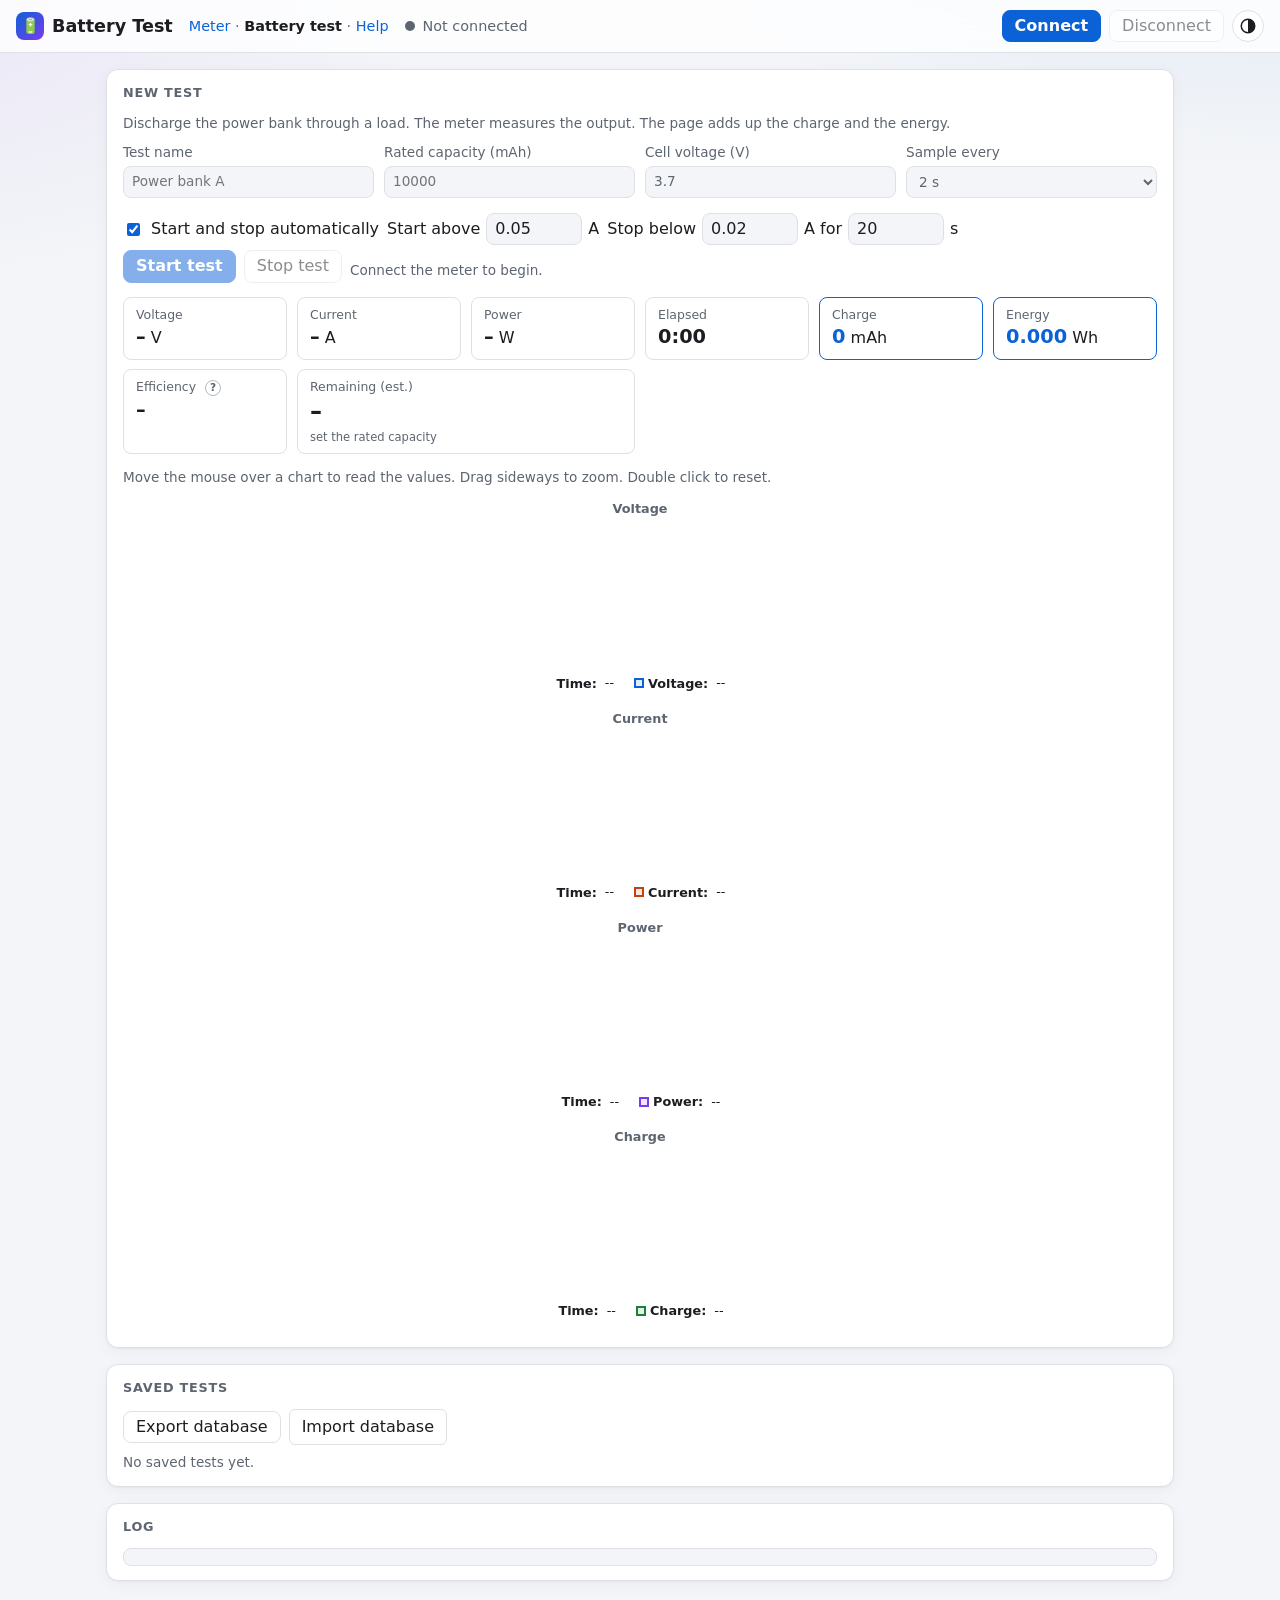
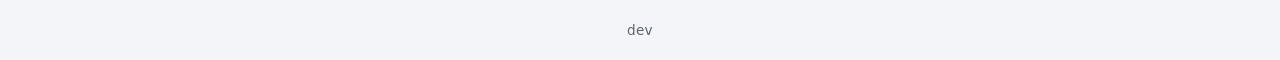
==== battery.html @ 4981af25 "docs(help): explain the battery test efficiency Add a help section with the formula and the usual ra" ====
<!doctype html>
<html lang="en">
<head>
<meta charset="utf-8">
<meta name="viewport" content="width=device-width, initial-scale=1, viewport-fit=cover">
<meta name="color-scheme" content="light dark">
<script>
// Apply the stored color scheme before the first paint. js/battery.js has the toggle logic.
try { var s = localStorage.getItem('color-scheme'); document.querySelector('meta[name="color-scheme"]').content = (s === 'light' || s === 'dark') ? s : 'light dark'; } catch {}
</script>
<meta name="theme-color" content="#ffffff" media="(prefers-color-scheme: light)">
<meta name="theme-color" content="#1c1f23" media="(prefers-color-scheme: dark)">
<title>TC66C Battery Test</title>
<link rel="manifest" href="manifest.webmanifest">
<link rel="icon" href="icon.svg" type="image/svg+xml">
<link rel="stylesheet" href="js/vendor/uplot/uPlot.min.css">
<link rel="stylesheet" href="css/style.css">
</head>
<body>
<header>
  <h1><span class="logo" aria-hidden="true">🔋</span>Battery Test</h1>
  <nav class="page-nav"><a href="index.html">Meter</a> · <span aria-current="page">Battery test</span> · <a href="help.html">Help</a></nav>
  <div class="status" role="status" aria-live="polite">
    <span class="dot" id="status-dot"></span><span id="status-text">Not connected</span>
  </div>
  <div class="row header-actions">
    <button class="primary" id="connect">Connect</button>
    <button id="disconnect" disabled>Disconnect</button>
    <button class="icon-button" id="theme-toggle" data-theme-toggle type="button" aria-label="Theme: auto">
      <svg class="icon-auto" aria-hidden="true" viewBox="0 0 24 24" width="18" height="18"><circle cx="12" cy="12" r="9" fill="none" stroke="currentColor" stroke-width="2" /><path d="M12 3a9 9 0 0 1 0 18Z" fill="currentColor" /></svg>
      <svg class="icon-sun" aria-hidden="true" viewBox="0 0 24 24" width="18" height="18"><g fill="none" stroke="currentColor" stroke-width="2" stroke-linecap="round"><circle cx="12" cy="12" r="4.5" /><path d="M12 2v2M12 20v2M2 12h2M20 12h2M4.9 4.9l1.4 1.4M17.7 17.7l1.4 1.4M4.9 19.1l1.4-1.4M17.7 6.3l1.4-1.4" /></g></svg>
      <svg class="icon-moon" aria-hidden="true" viewBox="0 0 24 24" width="18" height="18"><path fill="currentColor" d="M21 12.8A9 9 0 1 1 11.2 3a7 7 0 0 0 9.8 9.8Z" /></svg>
      <span class="visually-hidden" data-theme-label>Theme: auto</span>
    </button>
  </div>
</header>
<main>
  <section id="unsupported" class="error-message" hidden>
    This browser has no Web Serial API. Use Chrome or Edge (or Firefox 151+), and open the page from a local file or from localhost/https.
  </section>
  <section id="db-error" class="error-message" hidden></section>

  <section aria-labelledby="test-heading">
    <h2 id="test-heading">New test</h2>
    <p class="hint">Discharge the power bank through a load. The meter measures the output. The page adds up the charge and the energy.</p>
    <div class="field-grid">
      <label>Test name <input type="text" id="session-name" placeholder="Power bank A" maxlength="80"></label>
      <label>Rated capacity (mAh) <input type="number" id="rated-mah" min="0" step="100" placeholder="10000"></label>
      <label>Cell voltage (V) <input type="number" id="nominal-v" min="0" step="0.1" value="3.7"></label>
      <label>Sample every
        <select id="sample-interval">
          <option value="1000">1 s</option>
          <option value="2000" selected>2 s</option>
          <option value="5000">5 s</option>
          <option value="10000">10 s</option>
        </select>
      </label>
    </div>
    <div class="row">
      <label class="confirm"><input type="checkbox" id="auto-mode" checked> Start and stop automatically</label>
      <label>Start above <input type="number" id="start-threshold" min="0" step="0.01" value="0.05"> A</label>
      <label>Stop below <input type="number" id="stop-threshold" min="0" step="0.01" value="0.02"> A for <input type="number" id="stop-hold" min="1" step="1" value="20"> s</label>
    </div>
    <div class="row">
      <button class="primary" id="start-test" disabled>Start test</button>
      <button id="stop-test" disabled>Stop test</button>
      <span id="test-status" class="hint" role="status">Connect the meter to begin.</span>
    </div>

    <div class="stat-tiles" id="live-stats">
      <div class="tile"><div class="label">Voltage</div><span class="value" id="stat-v">–</span> V</div>
      <div class="tile"><div class="label">Current</div><span class="value" id="stat-a">–</span> A</div>
      <div class="tile"><div class="label">Power</div><span class="value" id="stat-w">–</span> W</div>
      <div class="tile"><div class="label">Elapsed</div><span class="value" id="stat-time">0:00</span></div>
      <div class="tile strong"><div class="label">Charge</div><span class="value" id="stat-mah">0</span> mAh</div>
      <div class="tile strong"><div class="label">Energy</div><span class="value" id="stat-wh">0.000</span> Wh</div>
      <div class="tile"><div class="label">Efficiency <button type="button" class="help-btn" popovertarget="help-efficiency" aria-label="What is efficiency?">?</button></div><span class="value" id="stat-eff">–</span></div>
      <div class="tile wide" title="Estimate: rated energy (mAh × cell voltage) minus delivered energy, at the average power of the last 5 minutes. Conversion losses make the real time shorter."><div class="label">Remaining (est.)</div><span class="value" id="stat-eta">–</span><div class="note" id="stat-eta-note"></div></div>
    </div>

    <!-- Help text for the efficiency tile. It opens from the "?" button. -->
    <div popover id="help-efficiency" class="help-pop">
      Delivered energy divided by the rated energy (rated mAh × cell voltage).
      80–90 % is good for a power bank. Below 70 % is poor.
      <a href="help.html#efficiency">More in Help</a>
    </div>

    <p class="hint">Move the mouse over a chart to read the values. Drag sideways to zoom. Double click to reset.</p>
    <div class="charts" aria-label="Live charts of voltage, current, power and cumulative charge.">
      <div class="uchart" id="chart-voltage"></div>
      <div class="uchart" id="chart-current"></div>
      <div class="uchart" id="chart-power"></div>
      <div class="uchart" id="chart-mah"></div>
    </div>
  </section>

  <section aria-labelledby="history-heading">
    <h2 id="history-heading">Saved tests</h2>
    <div class="row">
      <button id="export-db">Export database</button>
      <label class="file-button">Import database<input type="file" id="import-db" accept=".json,application/json" hidden></label>
      <span id="history-status" class="hint"></span>
    </div>
    <div id="history-empty" class="hint">No saved tests yet.</div>
    <table id="history-table" class="session-list" hidden>
      <thead><tr><th>Name</th><th>Date</th><th>Duration</th><th>mAh</th><th>Wh</th><th>Efficiency</th><th></th></tr></thead>
      <tbody id="history-body"></tbody>
    </table>

    <div id="view-session" hidden>
      <h3 id="view-title">Test</h3>
      <dl class="info" id="view-stats"></dl>
      <div class="row">
        <button id="rename-session">Rename</button>
        <button id="download-session-csv">Download CSV</button>
        <button id="delete-session" class="danger-button">Delete</button>
      </div>
      <div class="charts" aria-label="Charts of the selected saved test.">
        <div class="uchart" id="view-chart-voltage"></div>
        <div class="uchart" id="view-chart-current"></div>
        <div class="uchart" id="view-chart-power"></div>
        <div class="uchart" id="view-chart-mah"></div>
      </div>
    </div>
  </section>

  <section aria-labelledby="log-heading">
    <h2 id="log-heading">Log</h2>
    <pre id="log" aria-live="polite"></pre>
  </section>
</main>
<footer class="app-foot">
  <span class="app-version" data-app-version>dev</span>
  <button class="link-button" id="app-update" data-app-update type="button" hidden>Update available — reload</button>
</footer>
<script src="js/version.js"></script>
<script src="js/tc66.js"></script>
<script src="js/vendor/uplot/uPlot.iife.min.js"></script>
<script src="js/uchart.js"></script>
<script src="js/theme.js"></script>
<script src="js/db.js"></script>
<script src="js/battery.js"></script>
<script src="js/pwa.js"></script>
<script src="js/update.js"></script>
</body>
</html>
---- js/vendor/uplot/uPlot.min.css ----
.uplot, .uplot *, .uplot *::before, .uplot *::after {box-sizing: border-box;}.uplot {font-family: system-ui, -apple-system, "Segoe UI", Roboto, "Helvetica Neue", Arial, "Noto Sans", sans-serif, "Apple Color Emoji", "Segoe UI Emoji", "Segoe UI Symbol", "Noto Color Emoji";line-height: 1.5;width: min-content;}.u-title {text-align: center;font-size: 18px;font-weight: bold;}.u-wrap {position: relative;user-select: none;}.u-over, .u-under {position: absolute;}.u-under {overflow: hidden;}.uplot canvas {display: block;position: relative;width: 100%;height: 100%;}.u-axis {position: absolute;}.u-legend {font-size: 14px;margin: auto;text-align: center;}.u-inline {display: block;}.u-inline * {display: inline-block;}.u-inline tr {margin-right: 16px;}.u-legend th {font-weight: 600;}.u-legend th > * {vertical-align: middle;display: inline-block;}.u-legend .u-marker {width: 1em;height: 1em;margin-right: 4px;background-clip: padding-box !important;}.u-inline.u-live th::after {content: ":";vertical-align: middle;}.u-inline:not(.u-live) .u-value {display: none;}.u-series > * {padding: 4px;}.u-series th {cursor: pointer;}.u-legend .u-off > * {opacity: 0.3;}.u-select {background: rgba(0,0,0,0.07);position: absolute;pointer-events: none;}.u-cursor-x, .u-cursor-y {position: absolute;left: 0;top: 0;pointer-events: none;will-change: transform;}.u-hz .u-cursor-x, .u-vt .u-cursor-y {height: 100%;border-right: 1px dashed #607D8B;}.u-hz .u-cursor-y, .u-vt .u-cursor-x {width: 100%;border-bottom: 1px dashed #607D8B;}.u-cursor-pt {position: absolute;top: 0;left: 0;border-radius: 50%;border: 0 solid;pointer-events: none;will-change: transform;/*this has to be !important since we set inline "background" shorthand */background-clip: padding-box !important;}.u-axis.u-off, .u-select.u-off, .u-cursor-x.u-off, .u-cursor-y.u-off, .u-cursor-pt.u-off {display: none;}
---- css/style.css ----
:root {
  color-scheme: light dark;

  /* The theme toggle sets the meta element. These rules map it to the color-scheme property. */
  &:has(> head > meta[name="color-scheme"][content="light"]) { color-scheme: light; }
  &:has(> head > meta[name="color-scheme"][content="dark"]) { color-scheme: dark; }

  --background-light: #f3f5f8;
  --background-dark: #0f1114;
  --panel-light: #ffffff;
  --panel-dark: #1a1d22;
  --text-light: #1b1d21;
  --text-dark: #e6e8eb;
  --muted-light: #5d6570;
  --muted-dark: #9aa3ad;
  --border-light: #dde1e6;
  --border-dark: #2c3138;
  --accent-light: #0b62d6;
  --accent-dark: #5aa2ff;
  --on-accent-light: #ffffff;
  --on-accent-dark: #0b1a2e;
  --danger-light: #b3261e;
  --danger-dark: #ff8a80;
  --success-light: #1a7f37;
  --success-dark: #56d364;
  --voltage-light: #0b62d6;
  --voltage-dark: #5aa2ff;
  --current-light: #c2410c;
  --current-dark: #fb923c;
  --power-light: #7c3aed;
  --power-dark: #c4a1ff;

  /* Fallback for browsers without light-dark(): follow the system preference only. */
  --color-background: var(--background-light);
  --color-panel: var(--panel-light);
  --color-text: var(--text-light);
  --color-muted: var(--muted-light);
  --color-border: var(--border-light);
  --color-accent: var(--accent-light);
  --color-on-accent: var(--on-accent-light);
  --color-danger: var(--danger-light);
  --color-success: var(--success-light);
  --color-voltage: var(--voltage-light);
  --color-current: var(--current-light);
  --color-power: var(--power-light);

  @media (prefers-color-scheme: dark) {
    --color-background: var(--background-dark);
    --color-panel: var(--panel-dark);
    --color-text: var(--text-dark);
    --color-muted: var(--muted-dark);
    --color-border: var(--border-dark);
    --color-accent: var(--accent-dark);
    --color-on-accent: var(--on-accent-dark);
    --color-danger: var(--danger-dark);
    --color-success: var(--success-dark);
    --color-voltage: var(--voltage-dark);
    --color-current: var(--current-dark);
    --color-power: var(--power-dark);
  }

  /* light-dark() follows the color-scheme property, so the theme toggle works. */
  @supports (color: light-dark(white, black)) {
    --color-background: light-dark(var(--background-light), var(--background-dark));
    --color-panel: light-dark(var(--panel-light), var(--panel-dark));
    --color-text: light-dark(var(--text-light), var(--text-dark));
    --color-muted: light-dark(var(--muted-light), var(--muted-dark));
    --color-border: light-dark(var(--border-light), var(--border-dark));
    --color-accent: light-dark(var(--accent-light), var(--accent-dark));
    --color-on-accent: light-dark(var(--on-accent-light), var(--on-accent-dark));
    --color-danger: light-dark(var(--danger-light), var(--danger-dark));
    --color-success: light-dark(var(--success-light), var(--success-dark));
    --color-voltage: light-dark(var(--voltage-light), var(--voltage-dark));
    --color-current: light-dark(var(--current-light), var(--current-dark));
    --color-power: light-dark(var(--power-light), var(--power-dark));
  }

  --chart-grid: color-mix(in srgb, var(--color-muted) 25%, transparent);
  --chart-text: var(--color-muted);
  --shadow: 0 1px 2px rgb(0 0 0 / 0.04), 0 4px 16px rgb(0 0 0 / 0.04);
  --radius: 12px;
  --gutter: 16px;
  --target-size: 32px;
  @media (pointer: coarse) { --target-size: 44px; }
  @media (max-width: 480px) { --gutter: 10px; }

  accent-color: var(--color-accent);
  scrollbar-color: color-mix(in srgb, var(--color-muted) 60%, transparent) transparent;
  font-family: system-ui, -apple-system, "Segoe UI", Roboto, sans-serif;
}

* { box-sizing: border-box; }
[hidden] { display: none !important; }

.visually-hidden {
  position: absolute;
  width: 1px;
  height: 1px;
  overflow: hidden;
  clip-path: inset(50%);
  white-space: nowrap;
}

body {
  margin: 0;
  min-height: 100dvh;
  background:
    radial-gradient(60rem 30rem at 100% -10%, color-mix(in srgb, var(--color-accent) 10%, transparent), transparent 70%),
    radial-gradient(50rem 25rem at -10% 0%, color-mix(in srgb, var(--color-power) 8%, transparent), transparent 70%),
    var(--color-background);
  color: var(--color-text);
  line-height: 1.4;
  overflow-wrap: anywhere;
}

h1, h2, h3 { text-wrap: balance; }
p, li { text-wrap: pretty; }

/* ---------- Header ---------- */

header {
  display: flex;
  flex-wrap: wrap;
  gap: 8px 16px;
  align-items: center;
  padding: 10px max(var(--gutter), env(safe-area-inset-right, 0px)) 10px max(var(--gutter), env(safe-area-inset-left, 0px));
  padding-top: max(10px, env(safe-area-inset-top, 0px));
  border-bottom: 1px solid var(--color-border);
  background: color-mix(in srgb, var(--color-panel) 80%, transparent);
  backdrop-filter: blur(12px) saturate(1.4);
  position: sticky;
  top: 0;
  z-index: 10;
}
header h1 {
  font-size: 1.1rem;
  margin: 0;
  display: flex;
  align-items: center;
  gap: 8px;
  white-space: nowrap;
}
.logo {
  display: inline-grid;
  place-items: center;
  width: 28px;
  height: 28px;
  border-radius: 8px;
  font-size: 0.95rem;
  background: linear-gradient(135deg, var(--color-voltage), var(--color-power));
  color: #fff;
}
header .status { margin-right: auto; }
.header-actions { flex-wrap: nowrap; }

.icon-button {
  display: inline-grid;
  place-items: center;
  padding: 0;
  min-width: var(--target-size);
  border-radius: 50%;
}
.icon-button svg { grid-area: 1 / 1; transition: transform 0.3s ease, opacity 0.3s ease; }

/* The toggle shows the current state: an auto icon, a sun (light) or a moon (dark).
   js/theme.js sets data-state on the button. */
.icon-auto, .icon-sun, .icon-moon { display: none; }
[data-theme-toggle][data-state="auto"] .icon-auto,
[data-theme-toggle][data-state="light"] .icon-sun,
[data-theme-toggle][data-state="dark"] .icon-moon { display: revert; }

/* ---------- Layout ---------- */

main {
  max-width: 1100px;
  margin: 0 auto;
  padding: var(--gutter);
  padding-left: max(var(--gutter), env(safe-area-inset-left, 0px));
  padding-right: max(var(--gutter), env(safe-area-inset-right, 0px));
  padding-bottom: max(var(--gutter), env(safe-area-inset-bottom, 0px));
  display: grid;
  gap: var(--gutter);
}

section {
  background: var(--color-panel);
  border: 1px solid var(--color-border);
  border-radius: var(--radius);
  box-shadow: var(--shadow);
  padding: 14px 16px;
  min-width: 0;
  container-type: inline-size;
}

h2 {
  font-size: 0.8rem;
  margin: 0 0 12px;
  color: var(--color-muted);
  font-weight: 600;
  text-transform: uppercase;
  letter-spacing: 0.06em;
}

/* ---------- Controls ---------- */

button, select, input { font: inherit; color: inherit; }
button, select, input:not([type="checkbox"], [type="radio"], [type="file"]) { min-height: var(--target-size); }
button {
  background: var(--color-panel);
  border: 1px solid var(--color-border);
  border-radius: 8px;
  padding: 4px 12px;
  cursor: pointer;
  transition: border-color 0.15s, background-color 0.15s, transform 0.1s;
}
button:hover:not(:disabled) {
  border-color: var(--color-accent);
  background: color-mix(in srgb, var(--color-accent) 6%, var(--color-panel));
}
button:active:not(:disabled) { transform: scale(0.97); }
button:disabled { opacity: 0.5; cursor: not-allowed; }
button.primary {
  background: var(--color-accent);
  border-color: var(--color-accent);
  color: var(--color-on-accent);
  font-weight: 600;
}
button.primary:hover:not(:disabled) { background: color-mix(in srgb, var(--color-accent) 85%, var(--color-text)); }
:focus-visible { outline: 2px solid var(--color-accent); outline-offset: 2px; }
select, input {
  background: var(--color-background);
  border: 1px solid var(--color-border);
  border-radius: 8px;
  padding: 4px 8px;
}
input[type="number"] { width: 6em; }
label { display: inline-flex; gap: 6px; align-items: center; }

.row { display: flex; flex-wrap: wrap; gap: 8px; align-items: center; }

/* ---------- Status ---------- */

.status { display: flex; align-items: center; gap: 8px; color: var(--color-muted); font-size: 0.9rem; }
.dot { width: 10px; height: 10px; border-radius: 50%; background: var(--color-muted); flex: none; }
.dot.on { background: var(--color-success); animation: pulse 2s ease-out infinite; }
.dot.error { background: var(--color-danger); }
@keyframes pulse {
  from { box-shadow: 0 0 0 0 color-mix(in srgb, var(--color-success) 60%, transparent); }
  to { box-shadow: 0 0 0 8px transparent; }
}

/* ---------- Live readouts ---------- */

.readouts {
  display: grid;
  grid-template-columns: repeat(auto-fit, minmax(150px, 1fr));
  gap: 10px;
  margin-bottom: 14px;
}
.readout {
  --tint: var(--color-accent);
  position: relative;
  overflow: hidden;
  border: 1px solid color-mix(in srgb, var(--tint) 30%, var(--color-border));
  border-radius: 10px;
  padding: 10px 14px;
  background: linear-gradient(160deg, color-mix(in srgb, var(--tint) 12%, var(--color-panel)), var(--color-panel) 70%);
}
.readout::before {
  content: "";
  position: absolute;
  inset: 0 0 auto;
  height: 3px;
  background: var(--tint);
}
.readout.voltage { --tint: var(--color-voltage); }
.readout.current { --tint: var(--color-current); }
.readout.power { --tint: var(--color-power); }
.readout .label { font-size: 0.75rem; color: var(--color-muted); text-transform: uppercase; letter-spacing: 0.05em; }
.readout .value {
  font-size: clamp(1.5rem, 1rem + 2vw, 2.25rem);
  font-variant-numeric: tabular-nums;
  font-weight: 650;
  color: var(--tint);
  letter-spacing: -0.01em;
}
.readout .unit { font-size: 1rem; color: var(--color-muted); margin-left: 4px; }

.secondary-values {
  display: grid;
  grid-template-columns: repeat(auto-fit, minmax(130px, 1fr));
  gap: 6px;
  margin-bottom: 14px;
  font-variant-numeric: tabular-nums;
}
.secondary-values > div {
  padding: 4px 10px;
  border-radius: 8px;
  background: color-mix(in srgb, var(--color-muted) 8%, transparent);
}
.secondary-values span { color: var(--color-muted); }

.charts { display: grid; gap: 4px; margin-top: 12px; }
canvas.strip { display: block; width: 100%; height: 130px; }

/* Narrow sections, for example on a phone. */
@container (max-width: 520px) {
  .readouts { grid-template-columns: repeat(3, minmax(0, 1fr)); gap: 6px; }
  .readout { padding: 8px 8px 6px; }
  .readout .value { display: block; white-space: nowrap; font-size: clamp(0.9rem, 5.5cqi, 1.5rem); }
  .readout .unit { display: none; }
  .readout .label::after { content: " (" attr(data-unit) ")"; }
  .secondary-values { grid-template-columns: repeat(2, minmax(0, 1fr)); }
  canvas.strip { height: 110px; }
  .row > button, .row > label { flex: 1 1 auto; }
  .row > label > select { flex: 1; }
  .row > label > input[type="number"] { flex: 1; }
}

/* ---------- Device and other sections ---------- */

dl.info {
  display: grid;
  grid-template-columns: max-content 1fr;
  gap: 6px 16px;
  margin: 0;
  font-variant-numeric: tabular-nums;
}
dl.info dt { color: var(--color-muted); }
dl.info dd { margin: 0; }

.two-columns {
  display: grid;
  grid-template-columns: repeat(auto-fit, minmax(min(300px, 100%), 1fr));
  gap: var(--gutter);
}

.hint { color: var(--color-muted); font-size: 0.85rem; margin: 8px 0 0; }
.error-message { color: var(--color-danger); }
.summary { margin-top: 10px; }

pre {
  background: var(--color-background);
  border: 1px solid var(--color-border);
  border-radius: 8px;
  padding: 8px;
  overflow: auto;
  max-height: 260px;
  font-size: 0.8rem;
  margin: 8px 0 0;
  overflow-wrap: normal;
}

details summary {
  cursor: pointer;
  color: var(--color-muted);
  font-weight: 600;
  min-height: var(--target-size);
  display: flex;
  align-items: center;
}

/* ---------- Narrow header ---------- */

@media (max-width: 560px) {
  header .status { order: 3; width: 100%; font-size: 0.85rem; }
  header h1 { margin-right: auto; }
  header .status { margin-right: 0; }
}

@media (prefers-reduced-motion: reduce) {
  *, *::before, *::after { animation: none !important; transition: none !important; }
}

/* Firmware update (danger) */
section.danger { border-color: color-mix(in srgb, var(--color-danger) 50%, var(--color-border)); }
section.danger summary { color: var(--color-danger); }
section.danger h3 { font-size: 0.9rem; margin: 16px 0 6px; }
.warn-box {
  margin: 10px 0;
  padding: 10px 14px;
  border: 1px solid var(--color-danger);
  border-radius: 8px;
  background: color-mix(in srgb, var(--color-danger) 10%, transparent);
}
.warn-box ul { margin: 8px 0 0; padding-left: 20px; }
.warn-box li { margin: 2px 0; }
ol.steps { margin: 6px 0; padding-left: 22px; }
ol.steps li { margin: 3px 0; }
label.confirm { display: flex; gap: 8px; align-items: center; margin: 10px 0; }
button.danger-button {
  background: var(--color-danger);
  border-color: var(--color-danger);
  color: var(--color-background);
  font-weight: 600;
}
button.danger-button:disabled { background: var(--color-panel); color: inherit; }
progress { width: 100%; height: 14px; margin-top: 10px; }
#firmware-info.ok { color: var(--color-success); }
#firmware-info.bad { color: var(--color-danger); }

/* Page navigation */
.page-nav { font-size: 0.9rem; color: var(--color-muted); }
.page-nav a { color: var(--color-accent); text-decoration: none; }
.page-nav a:hover { text-decoration: underline; }
.page-nav [aria-current="page"] { font-weight: 600; color: var(--color-text); }

/* Battery test page */
.field-grid { display: grid; grid-template-columns: repeat(auto-fit, minmax(190px, 1fr)); gap: 10px; margin: 10px 0; }
.field-grid label { display: flex; flex-direction: column; gap: 4px; align-items: flex-start; font-size: 0.85rem; color: var(--color-muted); }
.field-grid input, .field-grid select { width: 100%; }
.stat-tiles { display: grid; grid-template-columns: repeat(auto-fit, minmax(140px, 1fr)); gap: 10px; margin: 14px 0; }
.tile { border: 1px solid var(--color-border); border-radius: 8px; padding: 8px 12px; font-variant-numeric: tabular-nums;
  min-width: 0; container-type: inline-size; }
.tile .label { font-size: 0.78rem; color: var(--color-muted); }
.tile .value { font-size: clamp(1.1rem, 14cqi, 1.5rem); font-weight: 600; white-space: nowrap; }
.tile .note { font-size: 0.72rem; color: var(--color-muted); min-height: 1lh; overflow-wrap: anywhere; }
.tile.wide { grid-column: span 2; }
.tile.strong { border-color: var(--color-accent); }
.tile.strong .value { color: var(--color-accent); }
.session-list { width: 100%; border-collapse: collapse; margin-top: 10px; font-variant-numeric: tabular-nums; }
.session-list th, .session-list td { text-align: left; padding: 6px 10px; border-bottom: 1px solid var(--color-border); }
.session-list th { font-size: 0.8rem; color: var(--color-muted); font-weight: 600; }
.session-list tr.selected { background: color-mix(in srgb, var(--color-accent) 12%, transparent); }
.file-button { display: inline-flex; align-items: center; background: var(--color-panel); border: 1px solid var(--color-border);
  border-radius: 6px; padding: 6px 12px; cursor: pointer; }
.file-button:hover { border-color: var(--color-accent); }
#view-session { margin-top: 16px; border-top: 1px solid var(--color-border); padding-top: 12px; }

/* uPlot interactive charts (battery page) */
.uchart { margin-bottom: 8px; width: 100%; }
.u-title { font-size: 0.8rem; color: var(--color-muted); font-weight: 600; }
.u-legend { font-size: 0.8rem; color: var(--color-text); }
.u-legend .u-marker { width: 10px; height: 10px; }
.u-legend .u-value { color: var(--color-text); font-variant-numeric: tabular-nums; }
.u-legend.u-inline .u-series { margin-right: 12px; }
.u-select { background: color-mix(in srgb, var(--color-accent) 18%, transparent); }
.u-cursor-x, .u-cursor-y { border-color: var(--color-muted); }

/* Footer with the build version and the update button. */
.app-foot {
  display: flex;
  align-items: center;
  justify-content: center;
  gap: 12px;
  flex-wrap: wrap;
  margin: 24px 16px 20px;
  color: var(--color-muted);
  font-size: 0.85rem;
}

.app-version {
  font-variant-numeric: tabular-nums;
  letter-spacing: 0.02em;
}

/* A text style button for the update action. */
.link-button {
  border: 1px solid var(--color-accent);
  background: color-mix(in srgb, var(--color-accent) 12%, transparent);
  color: var(--color-accent);
  border-radius: 999px;
  padding: 4px 12px;
  font-size: 0.85rem;
  cursor: pointer;
}

.link-button:hover:not(:disabled) {
  background: color-mix(in srgb, var(--color-accent) 20%, transparent);
}

.link-button:disabled {
  opacity: 0.6;
  cursor: default;
}

/* Help buttons and popovers for the live values. */
.help-btn {
  appearance: none;
  display: inline-flex;
  align-items: center;
  justify-content: center;
  width: 16px;
  height: 16px;
  min-height: 0;
  min-width: 0;
  flex: none;
  margin-left: 5px;
  padding: 0;
  border: 1px solid color-mix(in srgb, var(--color-muted) 45%, transparent);
  border-radius: 50%;
  background: transparent;
  color: var(--color-muted);
  font-size: 0.66rem;
  font-weight: 700;
  line-height: 1;
  cursor: pointer;
  vertical-align: middle;
  transition: color 0.12s ease, border-color 0.12s ease, background 0.12s ease;
}
.readout .label .help-btn { text-transform: none; }
.help-btn:hover {
  color: var(--color-accent);
  border-color: var(--color-accent);
  background: color-mix(in srgb, var(--color-accent) 12%, transparent);
}
.help-btn:focus-visible {
  outline: none;
  color: var(--color-accent);
  border-color: var(--color-accent);
  box-shadow: 0 0 0 3px color-mix(in srgb, var(--color-accent) 30%, transparent);
}

.help-pop {
  max-width: 260px;
  margin: 0;
  border: 1px solid color-mix(in srgb, var(--color-accent) 35%, var(--color-border));
  border-radius: 10px;
  background: var(--color-panel);
  color: var(--color-text);
  padding: 10px 12px;
  font-size: 0.8rem;
  line-height: 1.45;
  box-shadow: 0 10px 30px rgba(0, 0, 0, 0.3);
  /* Fade in on open where the browser supports it. */
  opacity: 0;
  transform: translateY(-4px);
  transition: opacity 0.14s ease, transform 0.14s ease, overlay 0.14s allow-discrete, display 0.14s allow-discrete;
}
.help-pop:popover-open {
  opacity: 1;
  transform: translateY(0);
}
@starting-style {
  .help-pop:popover-open {
    opacity: 0;
    transform: translateY(-4px);
  }
}

/* Place the popover under its button where the browser supports it. */
@supports (position-area: bottom) {
  .help-pop {
    position-area: bottom span-right;
    position-try-fallbacks: flip-block, flip-inline;
    margin-top: 8px;
  }
  /* A small caret that points up at the button. */
  .help-pop::before {
    content: "";
    position: absolute;
    top: -5px;
    left: 14px;
    width: 9px;
    height: 9px;
    background: var(--color-panel);
    border-top: 1px solid color-mix(in srgb, var(--color-accent) 35%, var(--color-border));
    border-left: 1px solid color-mix(in srgb, var(--color-accent) 35%, var(--color-border));
    transform: rotate(45deg);
  }
}

/* Help page. */
.prose { max-width: 760px; }
.prose section { margin-bottom: 26px; }
.prose h2 { margin-bottom: 8px; }
.prose p { line-height: 1.55; margin: 8px 0; }
.prose ul, .prose ol { line-height: 1.55; padding-left: 20px; margin: 8px 0; }
.prose li { margin: 4px 0; }
.prose code {
  font-size: 0.9em;
  padding: 1px 5px;
  border-radius: 5px;
  background: color-mix(in srgb, var(--color-muted) 14%, transparent);
}

.device-media {
  display: grid;
  grid-template-columns: repeat(auto-fit, minmax(240px, 1fr));
  gap: 16px;
  margin-top: 10px;
}
.device-figure,
.photo-slot {
  margin: 0;
  border: 1px solid var(--color-border);
  border-radius: 12px;
  background: var(--color-panel);
  padding: 14px;
  text-align: center;
}
.device-figure svg { width: 100%; height: auto; }
.device-figure figcaption,
.photo-slot figcaption {
  margin-top: 10px;
  font-size: 0.8rem;
  color: var(--color-muted);
}

.photo-slot { display: flex; flex-direction: column; }
.photo-img { width: 100%; height: auto; border-radius: 8px; }
.photo-ph { display: none; }
.photo-slot.is-empty .photo-img { display: none; }
.photo-slot.is-empty .photo-ph {
  display: flex;
  align-items: center;
  justify-content: center;
  flex: 1;
  min-height: 150px;
  border: 2px dashed color-mix(in srgb, var(--color-muted) 40%, transparent);
  border-radius: 8px;
  color: var(--color-muted);
  font-size: 0.9rem;
}

.link-list { list-style: none; padding-left: 0; }
.link-list li { margin: 6px 0; }
.link-list a { color: var(--color-accent); }

/* A small sample of the help button, shown in the text. */
.q-sample {
  display: inline-flex;
  align-items: center;
  justify-content: center;
  width: 16px;
  height: 16px;
  border: 1px solid color-mix(in srgb, var(--color-muted) 45%, transparent);
  border-radius: 50%;
  color: var(--color-muted);
  font-size: 0.66rem;
  font-weight: 700;
  vertical-align: middle;
}

/* Efficiency ranges on the help page. */
.eff-table { border-collapse: collapse; margin: 8px 0; font-size: 0.9rem; }
.eff-table th { font-size: 0.8rem; color: var(--color-muted); }
.eff-table th, .eff-table td { border-bottom: 1px solid var(--color-border); padding: 6px 10px; text-align: left; vertical-align: top; }
.eff-table td:first-child { white-space: nowrap; font-weight: 600; font-variant-numeric: tabular-nums; }

/* A link inside a help popover. */
.help-pop a { display: block; margin-top: 6px; color: var(--color-accent); }
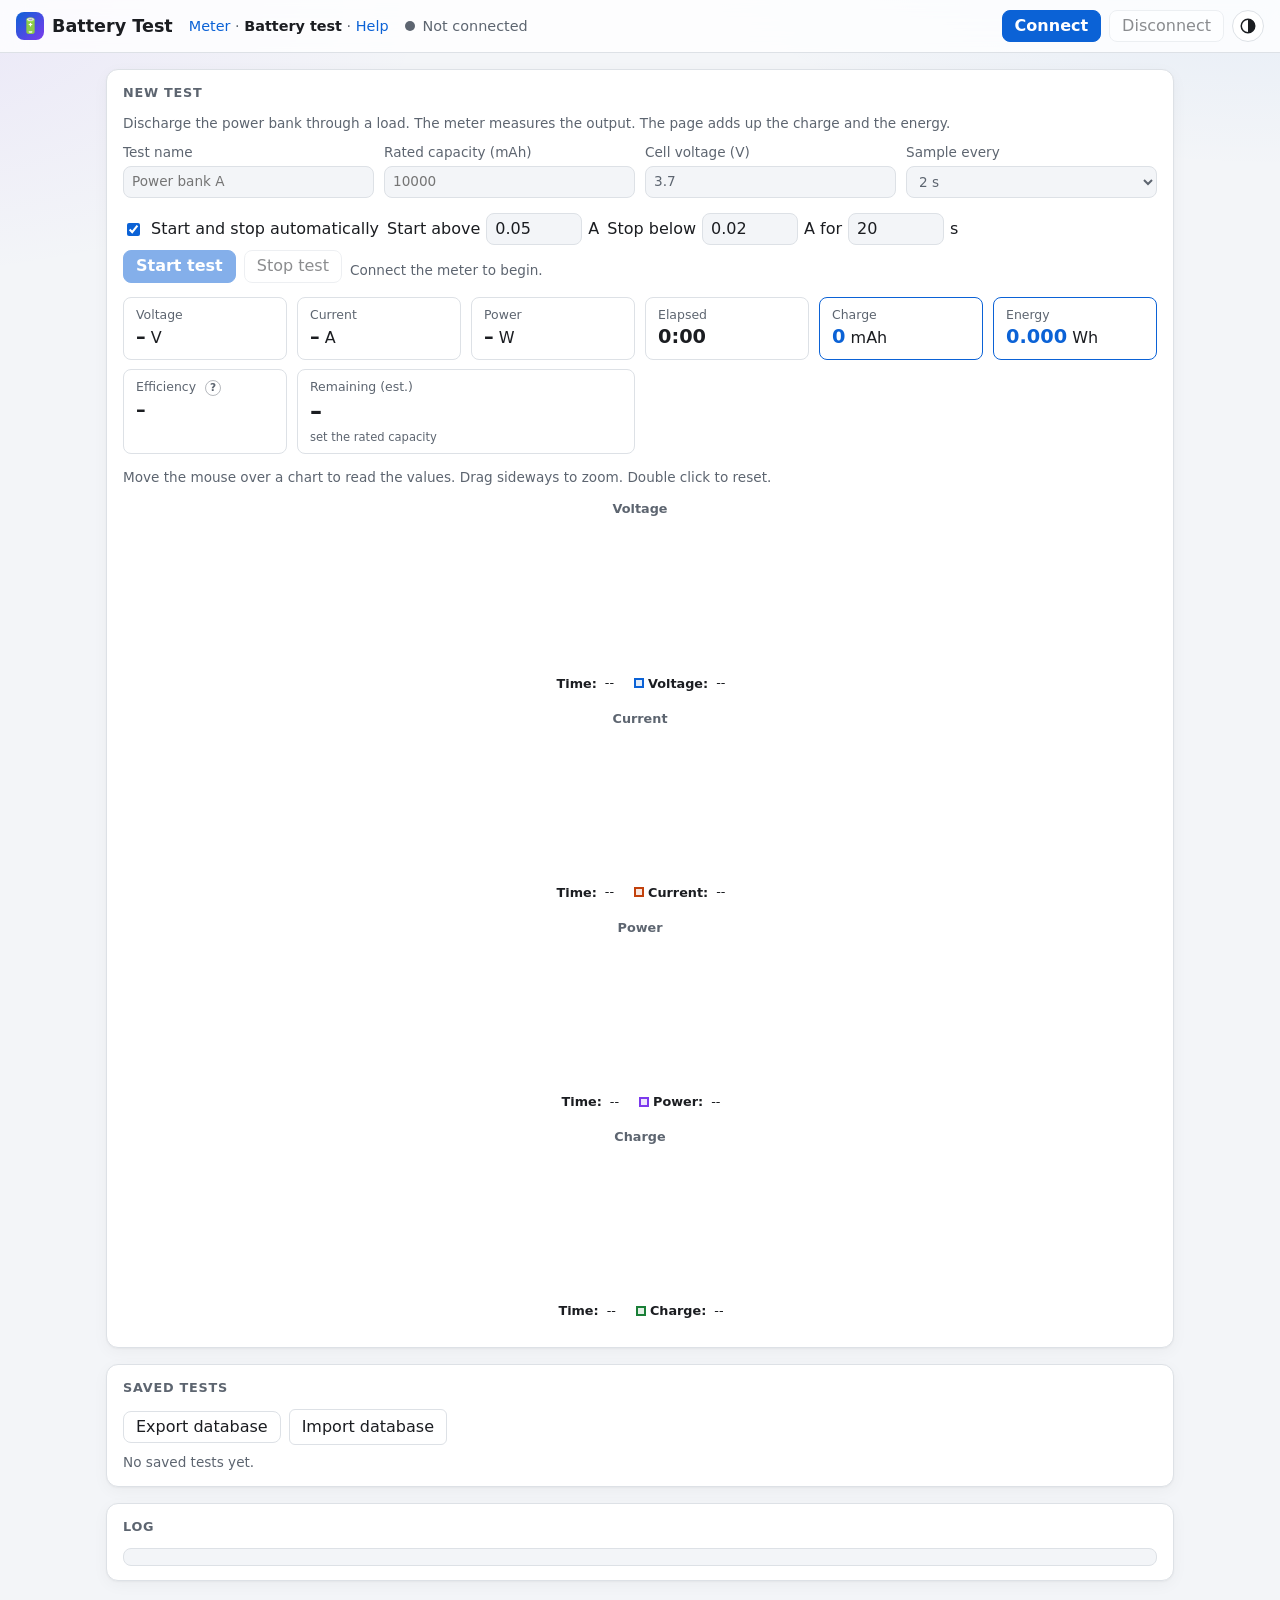
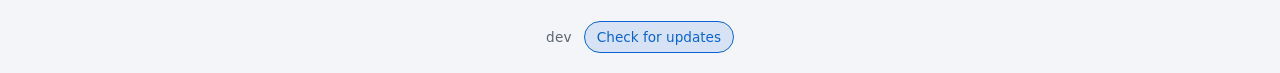
==== commit 822c5eae: "fix(pwa): serve the latest version and add an install button The service worker served old files fro" ====
--- a/battery.html
+++ b/battery.html
@@ -131,7 +131,8 @@
 </main>
 <footer class="app-foot">
   <span class="app-version" data-app-version>dev</span>
-  <button class="link-button" id="app-update" data-app-update type="button" hidden>Update available — reload</button>
+  <button class="link-button" id="app-check" data-app-check type="button" hidden>Check for updates</button>
+  <span class="app-update-message" data-app-update-message role="status" hidden></span>
 </footer>
 <script src="js/version.js"></script>
 <script src="js/tc66.js"></script>
--- a/css/style.css
+++ b/css/style.css
@@ -640,3 +640,31 @@
 
 /* A link inside a help popover. */
 .help-pop a { display: block; margin-top: 6px; color: var(--color-accent); }
+
+/* Banner for a new version. It stays at the bottom until the user reloads or closes it. */
+.update-banner {
+  position: fixed;
+  left: 50%;
+  bottom: max(16px, env(safe-area-inset-bottom));
+  transform: translateX(-50%);
+  z-index: 50;
+  display: flex;
+  align-items: center;
+  gap: 10px;
+  width: max-content;
+  max-width: calc(100vw - 32px);
+  padding: 8px 8px 8px 16px;
+  border: 1px solid color-mix(in srgb, var(--color-accent) 45%, var(--color-border));
+  border-radius: 12px;
+  background: var(--color-panel);
+  color: var(--color-text);
+  box-shadow: 0 10px 30px rgba(0, 0, 0, 0.3);
+  font-size: 0.9rem;
+}
+.update-banner span { flex: 1; }
+
+/* Header button that opens the install dialog of the browser. */
+.install-button {
+  border-color: var(--color-accent);
+  color: var(--color-accent);
+}
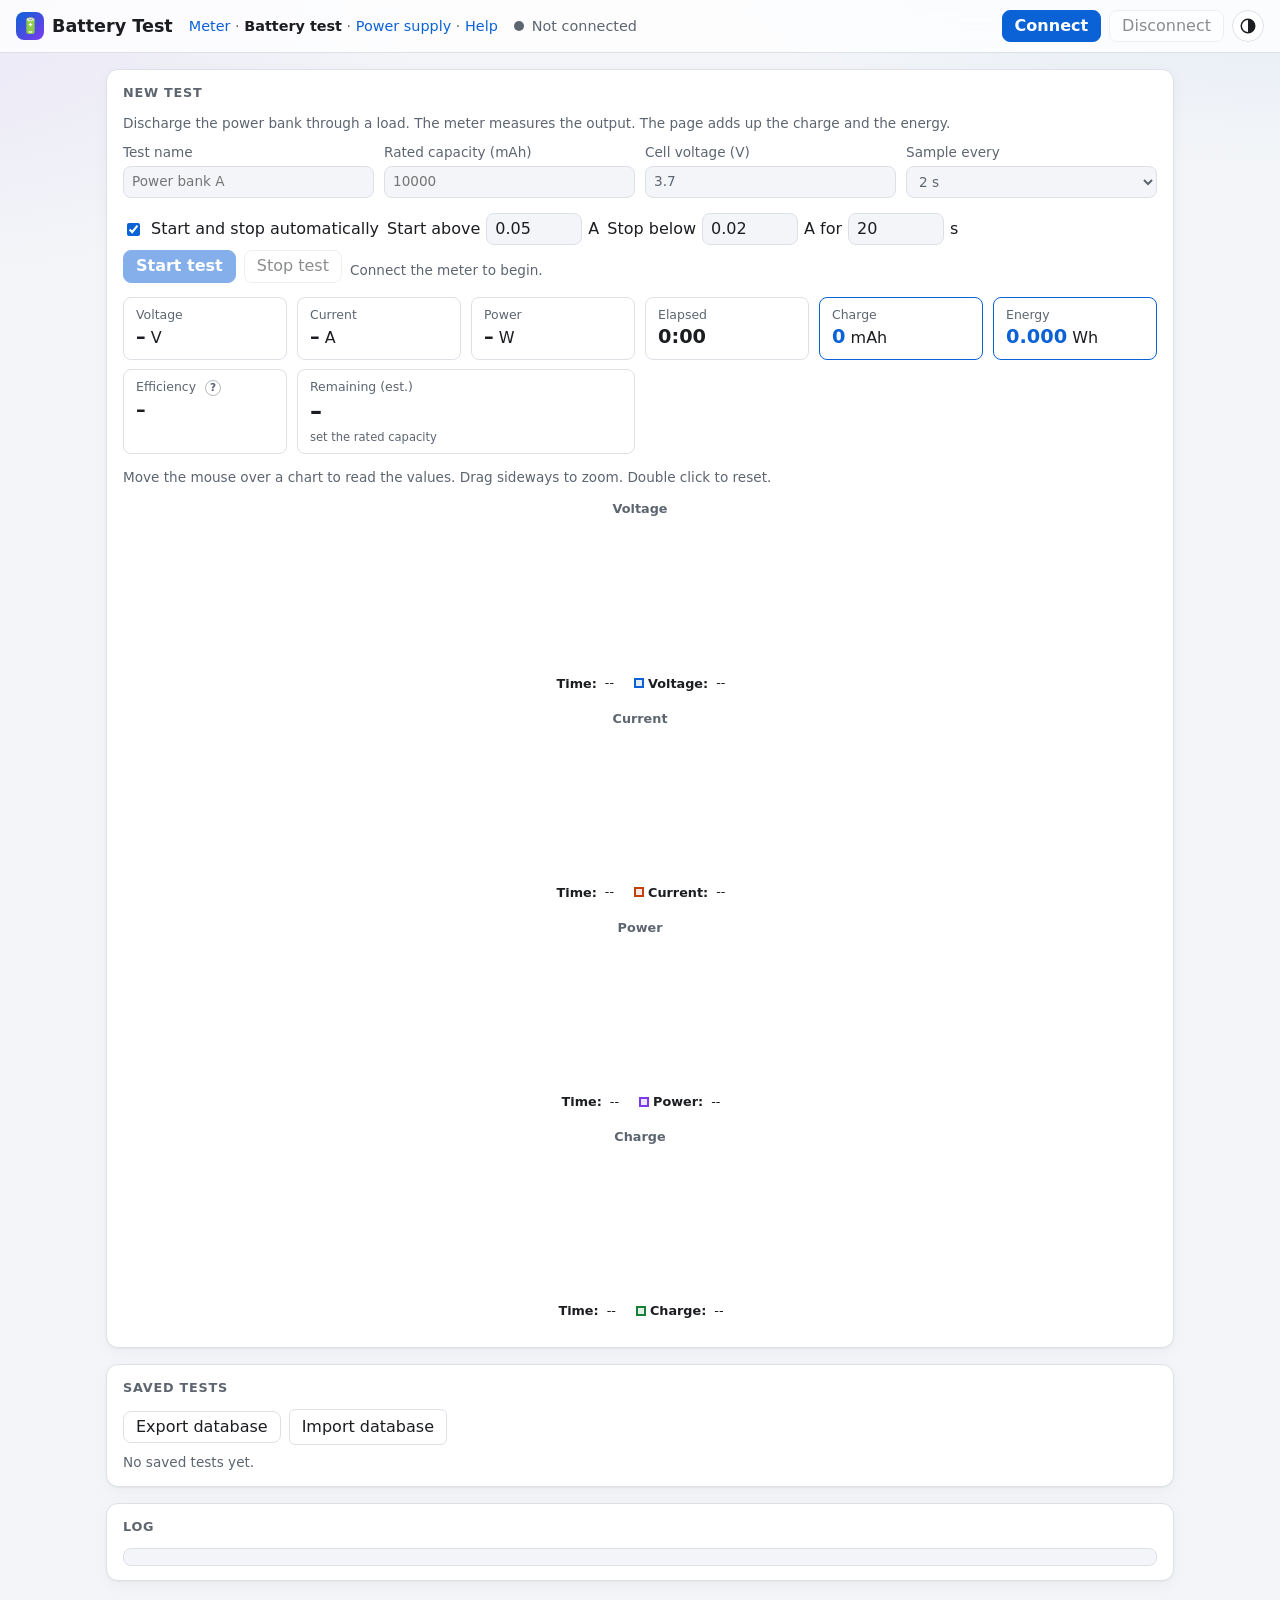
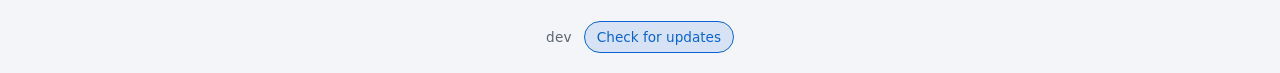
==== commit 40cf950c: "feat(dps): link the power supply page and cache it offline Add the page to the navigation of all pag" ====
--- a/battery.html
+++ b/battery.html
@@ -19,7 +19,7 @@
 <body>
 <header>
   <h1><span class="logo" aria-hidden="true">🔋</span>Battery Test</h1>
-  <nav class="page-nav"><a href="index.html">Meter</a> · <span aria-current="page">Battery test</span> · <a href="help.html">Help</a></nav>
+  <nav class="page-nav"><a href="index.html">Meter</a> · <span aria-current="page">Battery test</span> · <a href="dps.html">Power supply</a> · <a href="help.html">Help</a></nav>
   <div class="status" role="status" aria-live="polite">
     <span class="dot" id="status-dot"></span><span id="status-text">Not connected</span>
   </div>
--- a/css/style.css
+++ b/css/style.css
@@ -29,6 +29,10 @@
   --current-dark: #fb923c;
   --power-light: #7c3aed;
   --power-dark: #c4a1ff;
+  --input-light: #0f766e;
+  --input-dark: #2dd4bf;
+  --warning-light: #a16207;
+  --warning-dark: #facc15;
 
   /* Fallback for browsers without light-dark(): follow the system preference only. */
   --color-background: var(--background-light);
@@ -43,6 +47,8 @@
   --color-voltage: var(--voltage-light);
   --color-current: var(--current-light);
   --color-power: var(--power-light);
+  --color-input: var(--input-light);
+  --color-warning: var(--warning-light);
 
   @media (prefers-color-scheme: dark) {
     --color-background: var(--background-dark);
@@ -57,6 +63,8 @@
     --color-voltage: var(--voltage-dark);
     --color-current: var(--current-dark);
     --color-power: var(--power-dark);
+    --color-input: var(--input-dark);
+    --color-warning: var(--warning-dark);
   }
 
   /* light-dark() follows the color-scheme property, so the theme toggle works. */
@@ -73,6 +81,8 @@
     --color-voltage: light-dark(var(--voltage-light), var(--voltage-dark));
     --color-current: light-dark(var(--current-light), var(--current-dark));
     --color-power: light-dark(var(--power-light), var(--power-dark));
+    --color-input: light-dark(var(--input-light), var(--input-dark));
+    --color-warning: light-dark(var(--warning-light), var(--warning-dark));
   }
 
   --chart-grid: color-mix(in srgb, var(--color-muted) 25%, transparent);
@@ -668,3 +678,36 @@
   border-color: var(--color-accent);
   color: var(--color-accent);
 }
+
+/* Power supply page */
+.readout.input { --tint: var(--color-input); }
+.dps-badges { display: flex; flex-wrap: wrap; gap: 6px; margin-bottom: 12px; }
+.badge {
+  --tint: var(--color-muted);
+  display: inline-flex;
+  align-items: center;
+  padding: 3px 10px;
+  border: 1px solid color-mix(in srgb, var(--tint) 50%, var(--color-border));
+  border-radius: 999px;
+  background: color-mix(in srgb, var(--tint) 12%, transparent);
+  color: var(--tint);
+  font-size: 0.8rem;
+  font-weight: 600;
+  font-variant-numeric: tabular-nums;
+}
+.badge[data-state="on"], .badge[data-state="ok"] { --tint: var(--color-success); }
+.badge[data-state="warn"] { --tint: var(--color-warning); }
+.badge[data-state="error"] { --tint: var(--color-danger); }
+button.output-button { font-weight: 600; }
+button.output-button[data-state="on"] {
+  background: var(--color-success);
+  border-color: var(--color-success);
+  color: var(--color-background);
+}
+.device-controls { margin-top: 12px; }
+.table-scroll { overflow-x: auto; }
+.preset-table th[scope="row"] { font-size: 0.9rem; color: var(--color-text); }
+.preset-table td, .preset-table th { white-space: nowrap; }
+@container (max-width: 520px) {
+  .readouts:has(> .readout:nth-child(4)) { grid-template-columns: repeat(2, minmax(0, 1fr)); }
+}
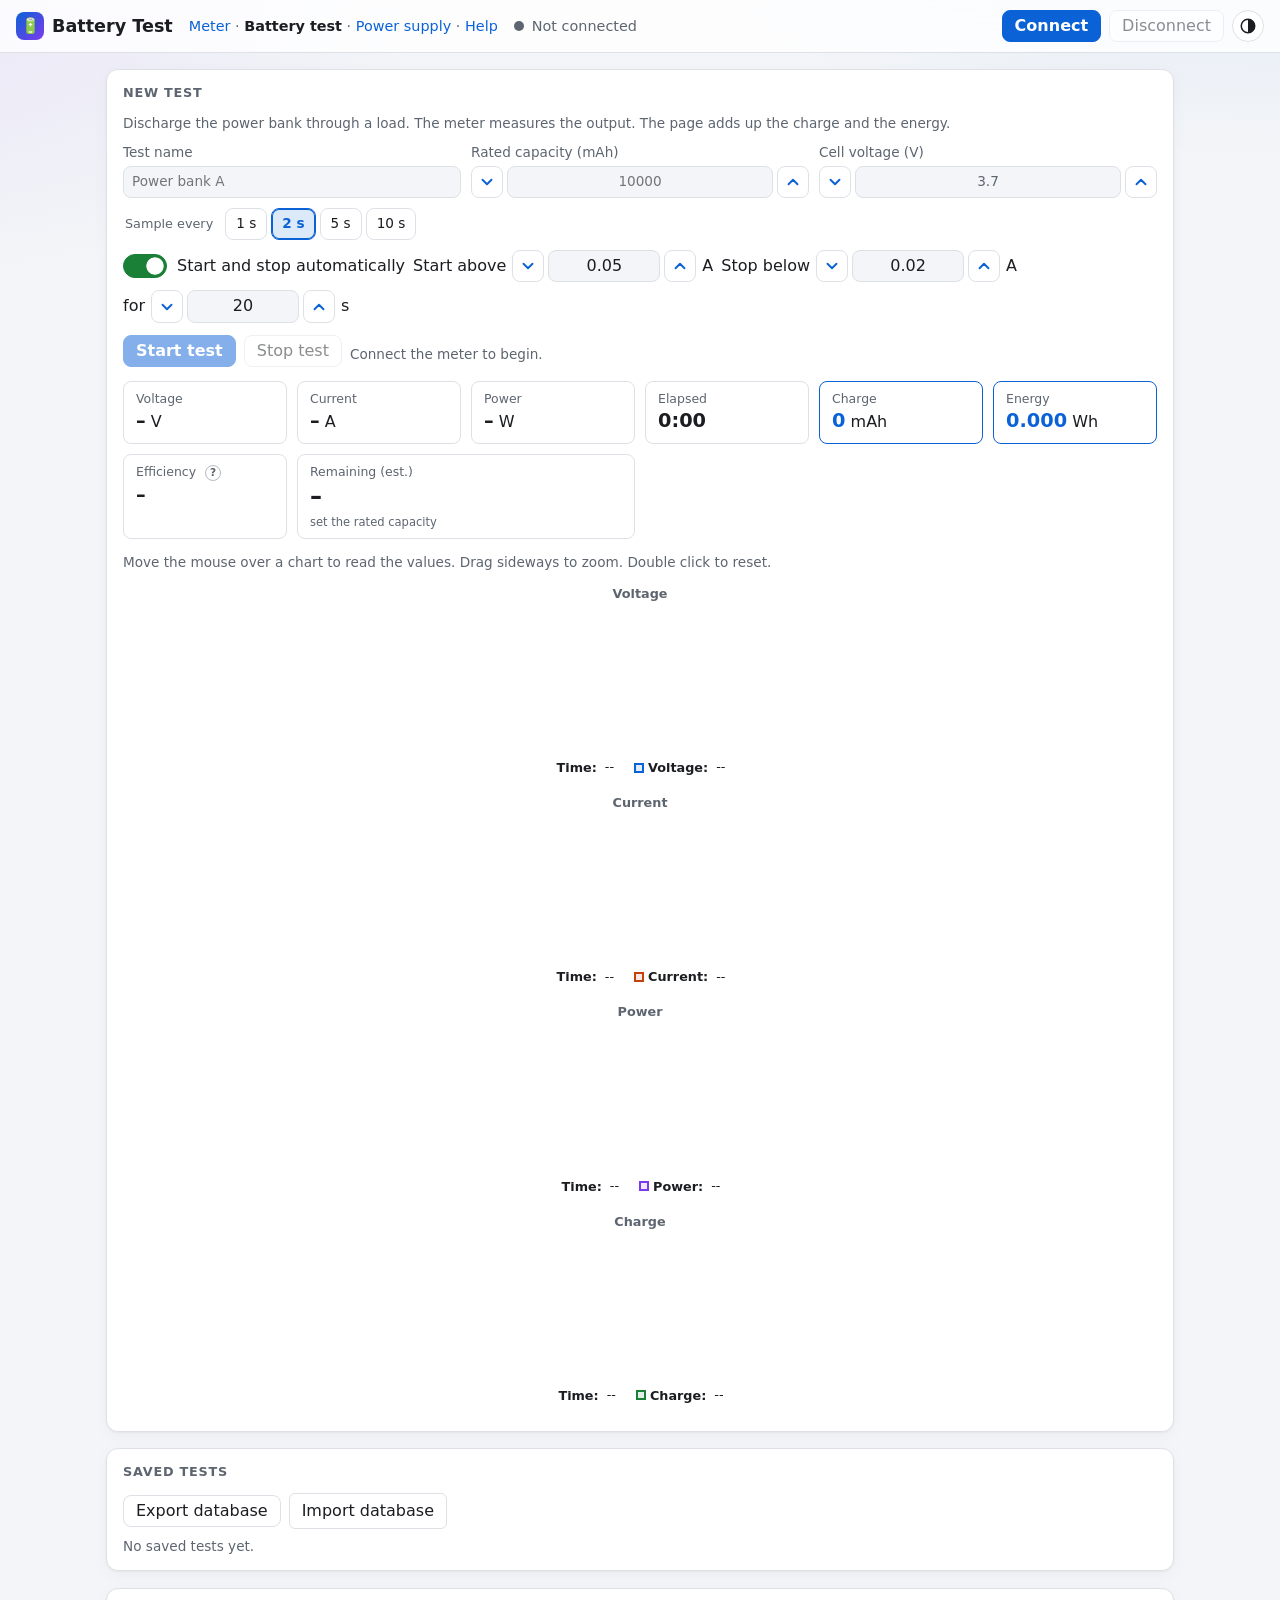
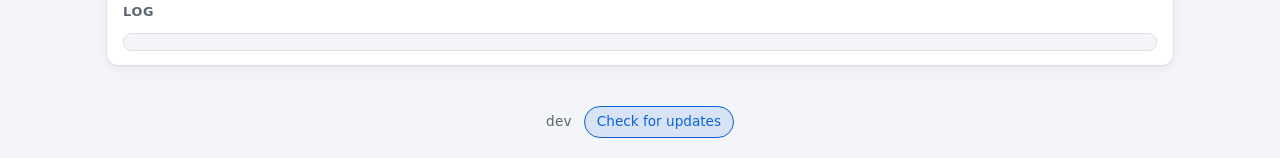
==== commit db89aee6: "feat: add stepper controls and switches to all pages Give the power supply page arrow buttons, step " ====
--- a/battery.html
+++ b/battery.html
@@ -45,21 +45,21 @@
     <p class="hint">Discharge the power bank through a load. The meter measures the output. The page adds up the charge and the energy.</p>
     <div class="field-grid">
       <label>Test name <input type="text" id="session-name" placeholder="Power bank A" maxlength="80"></label>
-      <label>Rated capacity (mAh) <input type="number" id="rated-mah" min="0" step="100" placeholder="10000"></label>
-      <label>Cell voltage (V) <input type="number" id="nominal-v" min="0" step="0.1" value="3.7"></label>
-      <label>Sample every
-        <select id="sample-interval">
-          <option value="1000">1 s</option>
-          <option value="2000" selected>2 s</option>
-          <option value="5000">5 s</option>
-          <option value="10000">10 s</option>
-        </select>
-      </label>
+      <label>Rated capacity (mAh) <input type="number" id="rated-mah" min="0" step="100" placeholder="10000" data-stepper="rated capacity"></label>
+      <label>Cell voltage (V) <input type="number" id="nominal-v" min="0" step="0.05" value="3.7" data-stepper="cell voltage"></label>
     </div>
-    <div class="row">
-      <label class="confirm"><input type="checkbox" id="auto-mode" checked> Start and stop automatically</label>
-      <label>Start above <input type="number" id="start-threshold" min="0" step="0.01" value="0.05"> A</label>
-      <label>Stop below <input type="number" id="stop-threshold" min="0" step="0.01" value="0.02"> A for <input type="number" id="stop-hold" min="1" step="1" value="20"> s</label>
+    <fieldset class="segmented" id="sample-interval">
+      <legend>Sample every</legend>
+      <label><input type="radio" name="sample-interval" value="1000"><span>1 s</span></label>
+      <label><input type="radio" name="sample-interval" value="2000" checked><span>2 s</span></label>
+      <label><input type="radio" name="sample-interval" value="5000"><span>5 s</span></label>
+      <label><input type="radio" name="sample-interval" value="10000"><span>10 s</span></label>
+    </fieldset>
+    <div class="row auto-row">
+      <label class="switch-field"><input type="checkbox" switch role="switch" id="auto-mode" checked> Start and stop automatically</label>
+      <label>Start above <input type="number" id="start-threshold" min="0" step="0.01" value="0.05" data-stepper="start threshold"> A</label>
+      <label>Stop below <input type="number" id="stop-threshold" min="0" step="0.01" value="0.02" data-stepper="stop threshold"> A</label>
+      <label>for <input type="number" id="stop-hold" min="1" step="1" value="20" data-stepper="stop time"> s</label>
     </div>
     <div class="row">
       <button class="primary" id="start-test" disabled>Start test</button>
@@ -138,6 +138,7 @@
 <script src="js/tc66.js"></script>
 <script src="js/vendor/uplot/uPlot.iife.min.js"></script>
 <script src="js/uchart.js"></script>
+<script src="js/stepper.js"></script>
 <script src="js/theme.js"></script>
 <script src="js/db.js"></script>
 <script src="js/battery.js"></script>
--- a/css/style.css
+++ b/css/style.css
@@ -698,16 +698,224 @@
 .badge[data-state="on"], .badge[data-state="ok"] { --tint: var(--color-success); }
 .badge[data-state="warn"] { --tint: var(--color-warning); }
 .badge[data-state="error"] { --tint: var(--color-danger); }
-button.output-button { font-weight: 600; }
-button.output-button[data-state="on"] {
-  background: var(--color-success);
+.device-controls { margin-top: 14px; display: grid; gap: 14px; }
+
+/* Switch: <input type="checkbox" switch role="switch">. Chrome and Firefox have no native switch yet,
+   so the same style draws the track and the thumb in all browsers. The thumb is a background layer. */
+.switch-field { display: inline-flex; align-items: center; gap: 10px; cursor: pointer; min-block-size: var(--target-size); }
+input[type="checkbox"][switch] {
+  --switch-width: 2.75rem;
+  --switch-height: 1.5rem;
+  --thumb-size: calc(var(--switch-height) - 6px);
+  appearance: none;
+  flex: none;
+  margin: 0;
+  inline-size: var(--switch-width);
+  block-size: var(--switch-height);
+  border: 1px solid color-mix(in srgb, var(--color-muted) 80%, var(--color-border));
+  border-radius: 999px;
+  background-color: color-mix(in srgb, var(--color-muted) 30%, var(--color-panel));
+  background-image: radial-gradient(circle closest-side, #fff 92%, transparent 100%);
+  background-repeat: no-repeat;
+  background-size: var(--thumb-size) var(--thumb-size);
+  background-position: 2px center;
+  cursor: pointer;
+}
+input[type="checkbox"][switch]:checked {
   border-color: var(--color-success);
-  color: var(--color-background);
-}
-.device-controls { margin-top: 12px; }
+  background-color: var(--color-success);
+  background-position: right 2px center;
+}
+input[type="checkbox"][switch]:focus-visible { outline: 3px solid var(--color-accent); outline-offset: 3px; }
+input[type="checkbox"][switch]:disabled { opacity: 0.5; cursor: not-allowed; }
+@media (prefers-reduced-motion: no-preference) {
+  input[type="checkbox"][switch] { transition: background-position 0.15s ease, background-color 0.15s ease; }
+}
+.switch-large input[type="checkbox"][switch] { --switch-width: 3.75rem; --switch-height: 2rem; }
+.switch-large { font-weight: 600; font-size: 1.05rem; }
+.switch-large b { font-variant-numeric: tabular-nums; }
+
+/* Output panel: a colored edge shows the output state. */
+.output-panel { border-inline-start: 4px solid var(--color-border); }
+.output-panel[data-output="on"] { border-inline-start-color: var(--color-success); }
+.output-panel[data-output="on"] #output-state { color: var(--color-success); }
+.output-head { display: flex; flex-wrap: wrap; align-items: center; justify-content: space-between; gap: 8px 16px; margin-bottom: 12px; }
+.output-head h2 { margin: 0; }
+
+.setpoints { display: grid; grid-template-columns: repeat(auto-fit, minmax(min(280px, 100%), 1fr)); gap: 12px; }
+fieldset.setpoint {
+  margin: 0;
+  min-inline-size: 0;
+  padding: 10px 14px 12px;
+  border: 1px solid var(--color-border);
+  border-radius: 10px;
+  background: color-mix(in srgb, var(--color-muted) 5%, transparent);
+}
+.setpoint > legend {
+  padding: 0 6px;
+  font-size: 0.8rem;
+  font-weight: 600;
+  color: var(--color-muted);
+  text-transform: uppercase;
+  letter-spacing: 0.05em;
+}
+.setpoint-readback { text-transform: none; letter-spacing: 0; font-weight: 400; margin-inline-start: 6px; font-variant-numeric: tabular-nums; }
+.setpoint[data-setpoint="voltage"] { --tint: var(--color-voltage); }
+.setpoint[data-setpoint="current"] { --tint: var(--color-current); }
+
+.setpoint-dial { display: grid; grid-template-columns: auto minmax(0, 1fr) auto; align-items: center; gap: 8px; }
+.step-button {
+  display: inline-grid;
+  place-items: center;
+  min-inline-size: max(var(--target-size), 2.75rem);
+  min-block-size: max(var(--target-size), 2.75rem);
+  padding: 0;
+  border-radius: 10px;
+  color: var(--tint);
+  touch-action: manipulation; /* No double-tap zoom on fast taps. */
+  user-select: none;
+  -webkit-user-select: none;
+}
+.step-button:focus-visible { outline: 3px solid var(--color-accent); outline-offset: 2px; }
+.setpoint-value {
+  display: flex;
+  align-items: baseline;
+  justify-content: center;
+  gap: 4px;
+  min-inline-size: 0;
+}
+.setpoint-value input {
+  inline-size: 6.5ch; /* Fallback width. field-sizing fits the input to the number where supported. */
+  field-sizing: content;
+  min-inline-size: 3ch;
+  max-inline-size: 100%;
+  padding: 2px 4px;
+  border: 1px solid transparent;
+  border-radius: 8px;
+  background: transparent;
+  color: var(--tint);
+  font-size: clamp(1.6rem, 1.1rem + 2.5cqi, 2.4rem);
+  font-weight: 650;
+  font-variant-numeric: tabular-nums;
+  text-align: center;
+  appearance: textfield; /* Hide the small native spin buttons. The page has its own arrows. */
+  -moz-appearance: textfield;
+}
+.setpoint-value input::-webkit-inner-spin-button,
+.setpoint-value input::-webkit-outer-spin-button { -webkit-appearance: none; margin: 0; }
+.setpoint-value input:hover:not(:disabled) { border-color: var(--color-border); }
+.setpoint-value input:focus-visible { outline: none; border-color: var(--tint); background: var(--color-background); }
+.setpoint-unit { color: var(--color-muted); font-size: 1rem; }
+
+/* Show the error only after interaction (:user-invalid), or after the page refused to send (aria-invalid). */
+.error-msg { display: none; margin: 6px 0 0; color: var(--color-danger); font-size: 0.85rem; }
+.setpoint-value input:is(:user-invalid, [aria-invalid="true"]) { border-color: var(--color-danger); background: color-mix(in srgb, var(--color-danger) 10%, transparent); }
+.setpoint:has(input:is(:user-invalid, [aria-invalid="true"])) .error-msg { display: block; }
+
+/* Segmented control: radio buttons in a fieldset, drawn as one row of buttons.
+   Used for the step size, the poll interval and the chart window. --tint sets the color. */
+fieldset.segmented {
+  display: flex;
+  flex-wrap: wrap;
+  align-items: center;
+  gap: 4px;
+  margin: 0;
+  padding: 0;
+  border: 0;
+  min-inline-size: 0;
+}
+.setpoint fieldset.segmented { margin-top: 10px; }
+.segmented legend { float: inline-start; margin-inline-end: 6px; font-size: 0.8rem; color: var(--color-muted); }
+.segmented label {
+  position: relative;
+  display: inline-grid;
+  place-items: center;
+  min-inline-size: var(--target-size);
+  min-block-size: var(--target-size);
+  padding: 0 10px;
+  border: 1px solid var(--color-border);
+  border-radius: 8px;
+  font-size: 0.85rem;
+  font-variant-numeric: tabular-nums;
+  cursor: pointer;
+}
+.segmented input { position: absolute; inset: 0; margin: 0; opacity: 0; cursor: pointer; }
+.segmented label:has(input:checked) {
+  border-color: var(--tint, var(--color-accent));
+  background: color-mix(in srgb, var(--tint, var(--color-accent)) 14%, transparent);
+  color: var(--tint, var(--color-accent));
+  font-weight: 600;
+  box-shadow: inset 0 0 0 1px var(--tint, var(--color-accent)); /* A second cue next to the color. */
+}
+.segmented label:has(input:focus-visible) { outline: 3px solid var(--color-accent); outline-offset: 2px; }
+.segmented label:has(input:disabled) { opacity: 0.5; cursor: not-allowed; }
+.setpoint-status { min-block-size: 1lh; margin: 6px 0 0; font-size: 0.8rem; color: var(--color-muted); }
+
+/* Brightness: a native range slider with a filled track. js/dps-app.js sets --slider-progress. */
+.brightness-field { display: grid; grid-template-columns: 1fr auto; align-items: center; gap: 4px 12px; }
+.brightness-field label { grid-column: 1 / -1; color: var(--color-muted); font-size: 0.85rem; }
+.brightness-field output { min-inline-size: 2ch; font-weight: 600; font-variant-numeric: tabular-nums; text-align: end; }
+input[type="range"] {
+  --slider-track-size: 0.5rem;
+  --slider-thumb-size: 1.25rem;
+  --slider-fill-color: var(--color-accent);
+  --slider-track-color: color-mix(in srgb, var(--color-muted) 45%, transparent);
+  --slider-progress: 0%;
+  appearance: none;
+  inline-size: 100%;
+  block-size: 2.5rem;
+  margin: 0;
+  padding: 0;
+  border: 0;
+  background: transparent;
+  cursor: pointer;
+}
+input[type="range"]:disabled { opacity: 0.5; cursor: not-allowed; }
+input[type="range"]:focus-visible { outline: 2px solid var(--slider-fill-color); outline-offset: 4px; }
+input[type="range"]::-webkit-slider-runnable-track {
+  block-size: var(--slider-track-size);
+  border-radius: 999px;
+  background: linear-gradient(to right, var(--slider-fill-color) var(--slider-progress), var(--slider-track-color) var(--slider-progress));
+}
+input[type="range"]::-webkit-slider-thumb {
+  -webkit-appearance: none;
+  appearance: none;
+  inline-size: var(--slider-thumb-size);
+  block-size: var(--slider-thumb-size);
+  margin-block-start: calc((var(--slider-track-size) - var(--slider-thumb-size)) / 2);
+  border: 2px solid var(--color-panel);
+  border-radius: 50%;
+  background: var(--slider-fill-color);
+}
+input[type="range"]::-moz-range-track { block-size: var(--slider-track-size); border-radius: 999px; background: var(--slider-track-color); }
+input[type="range"]::-moz-range-progress { block-size: var(--slider-track-size); border-radius: 999px; background: var(--slider-fill-color); }
+input[type="range"]::-moz-range-thumb {
+  inline-size: var(--slider-thumb-size);
+  block-size: var(--slider-thumb-size);
+  border: 2px solid var(--color-panel);
+  border-radius: 50%;
+  background: var(--slider-fill-color);
+}
 .table-scroll { overflow-x: auto; }
 .preset-table th[scope="row"] { font-size: 0.9rem; color: var(--color-text); }
 .preset-table td, .preset-table th { white-space: nowrap; }
 @container (max-width: 520px) {
   .readouts:has(> .readout:nth-child(4)) { grid-template-columns: repeat(2, minmax(0, 1fr)); }
 }
+.preset-actions { display: flex; gap: 6px; justify-content: flex-end; }
+
+/* Number input with arrow buttons. js/stepper.js adds the buttons to input[data-stepper]. */
+.stepper { display: inline-flex; align-items: stretch; gap: 4px; min-inline-size: 0; }
+.stepper input { inline-size: 7em; min-inline-size: 0; text-align: center; font-variant-numeric: tabular-nums; appearance: textfield; -moz-appearance: textfield; }
+.stepper input::-webkit-inner-spin-button, .stepper input::-webkit-outer-spin-button { -webkit-appearance: none; margin: 0; }
+.stepper .step-button { min-inline-size: var(--target-size); min-block-size: var(--target-size); border-radius: 8px; color: var(--color-accent); }
+.field-grid .stepper { inline-size: 100%; }
+.field-grid .stepper input { flex: 1; inline-size: auto; }
+/* Show the error only after interaction. */
+input:user-invalid { border-color: var(--color-danger); background: color-mix(in srgb, var(--color-danger) 10%, transparent); }
+.field-error { display: none; color: var(--color-danger); font-size: 0.8rem; }
+label:has(input:user-invalid) .field-error, .field-error.shown { display: block; }
+/* Chart controls: the segmented choices and the buttons above the charts. */
+.chart-controls { display: grid; gap: 10px; }
+.auto-row { margin-top: 10px; }
+.auto-row + .row { margin-top: 12px; }
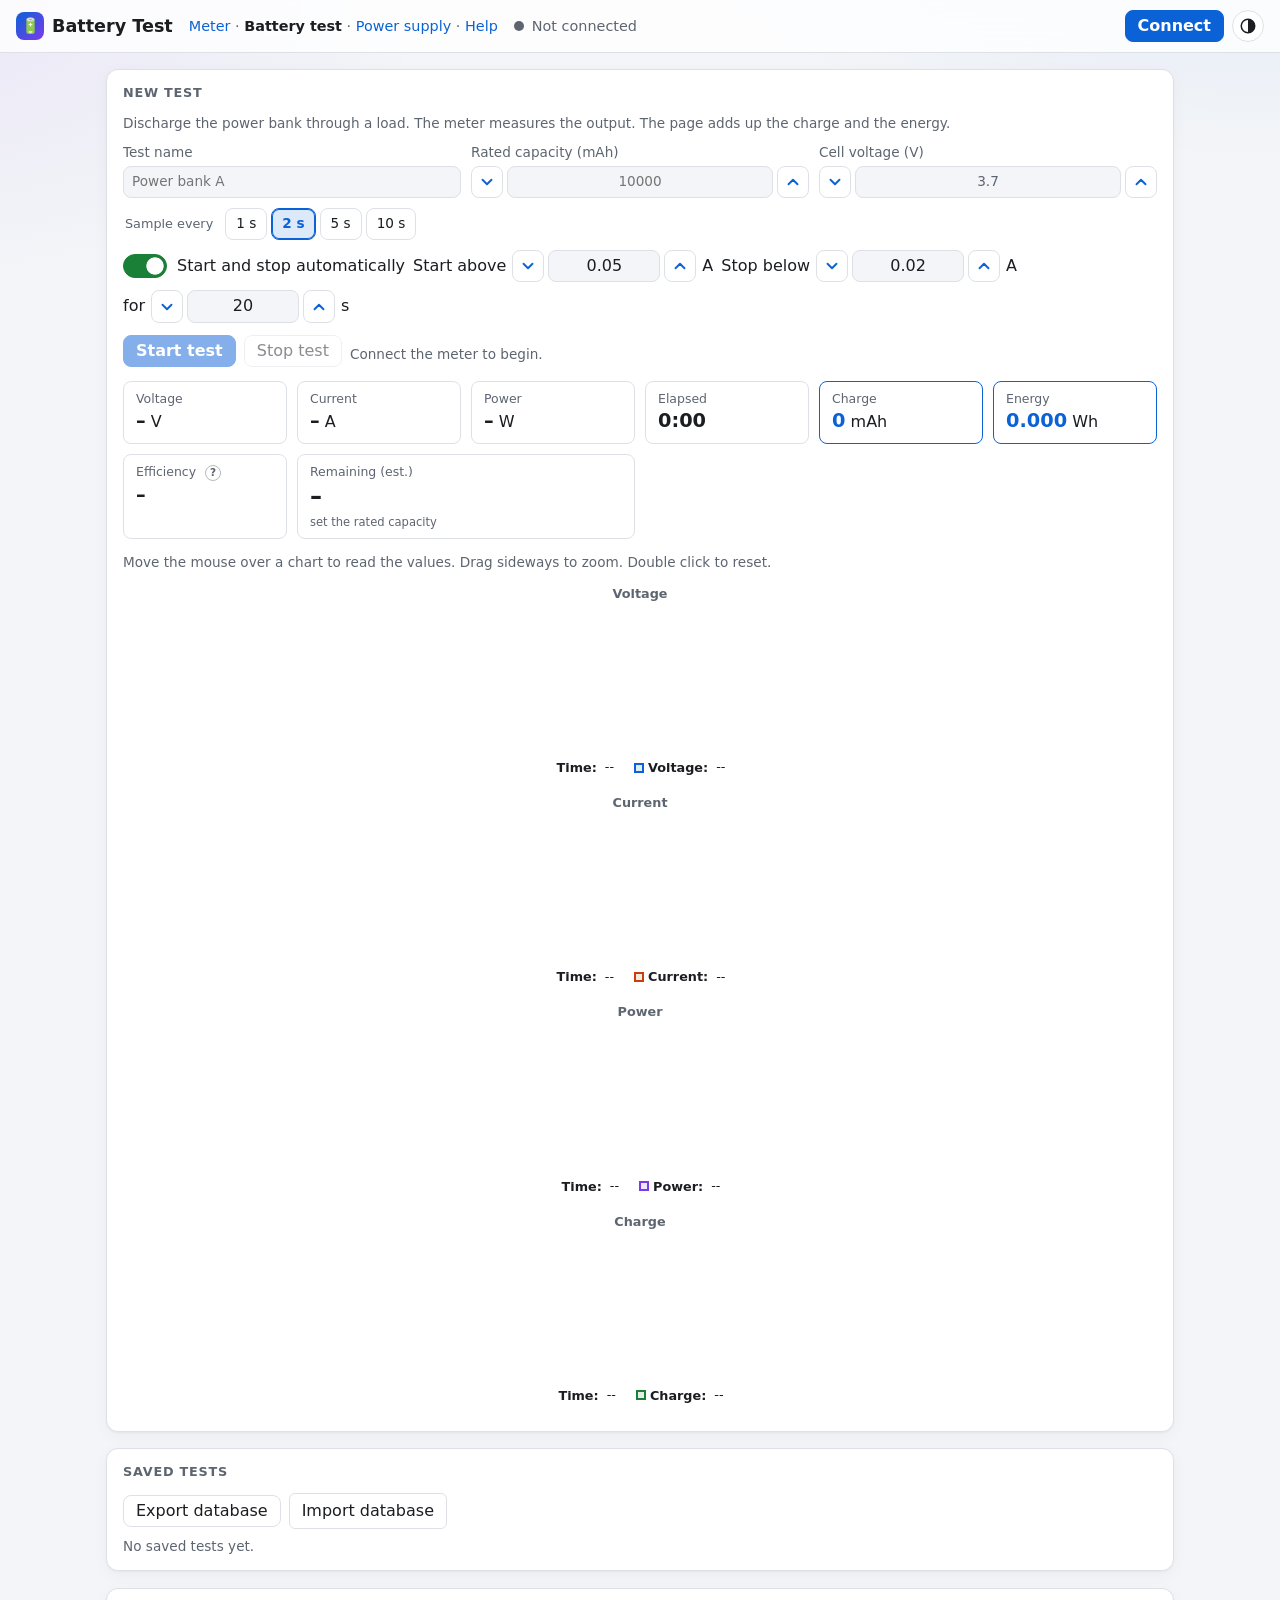
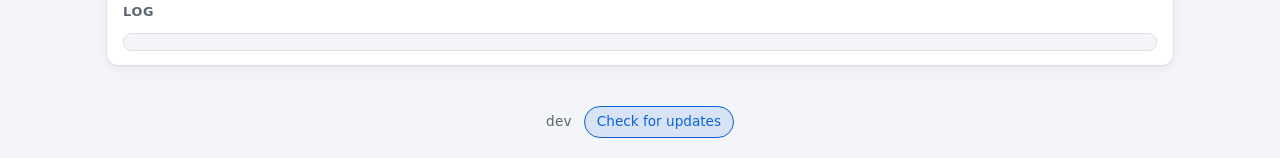
==== commit 6ced5c20: "feat: add reconnect, toasts, safety limits and windowed charts Reuse the allowed port and connect ag" ====
--- a/battery.html
+++ b/battery.html
@@ -25,7 +25,8 @@
   </div>
   <div class="row header-actions">
     <button class="primary" id="connect">Connect</button>
-    <button id="disconnect" disabled>Disconnect</button>
+    <button id="choose-port" type="button" hidden title="Choose another serial port">Choose port…</button>
+    <button id="disconnect" hidden disabled>Disconnect</button>
     <button class="icon-button" id="theme-toggle" data-theme-toggle type="button" aria-label="Theme: auto">
       <svg class="icon-auto" aria-hidden="true" viewBox="0 0 24 24" width="18" height="18"><circle cx="12" cy="12" r="9" fill="none" stroke="currentColor" stroke-width="2" /><path d="M12 3a9 9 0 0 1 0 18Z" fill="currentColor" /></svg>
       <svg class="icon-sun" aria-hidden="true" viewBox="0 0 24 24" width="18" height="18"><g fill="none" stroke="currentColor" stroke-width="2" stroke-linecap="round"><circle cx="12" cy="12" r="4.5" /><path d="M12 2v2M12 20v2M2 12h2M20 12h2M4.9 4.9l1.4 1.4M17.7 17.7l1.4 1.4M4.9 19.1l1.4-1.4M17.7 6.3l1.4-1.4" /></g></svg>
@@ -135,6 +136,7 @@
   <span class="app-update-message" data-app-update-message role="status" hidden></span>
 </footer>
 <script src="js/version.js"></script>
+<script src="js/common.js"></script>
 <script src="js/tc66.js"></script>
 <script src="js/vendor/uplot/uPlot.iife.min.js"></script>
 <script src="js/uchart.js"></script>
--- a/css/style.css
+++ b/css/style.css
@@ -608,20 +608,7 @@
 }
 
 .photo-slot { display: flex; flex-direction: column; }
-.photo-img { width: 100%; height: auto; border-radius: 8px; }
-.photo-ph { display: none; }
-.photo-slot.is-empty .photo-img { display: none; }
-.photo-slot.is-empty .photo-ph {
-  display: flex;
-  align-items: center;
-  justify-content: center;
-  flex: 1;
-  min-height: 150px;
-  border: 2px dashed color-mix(in srgb, var(--color-muted) 40%, transparent);
-  border-radius: 8px;
-  color: var(--color-muted);
-  font-size: 0.9rem;
-}
+.photo-img { width: 100%; height: auto; border-radius: 8px; background: #fff; }
 
 .link-list { list-style: none; padding-left: 0; }
 .link-list li { margin: 6px 0; }
@@ -763,7 +750,8 @@
 .setpoint[data-setpoint="voltage"] { --tint: var(--color-voltage); }
 .setpoint[data-setpoint="current"] { --tint: var(--color-current); }
 
-.setpoint-dial { display: grid; grid-template-columns: auto minmax(0, 1fr) auto; align-items: center; gap: 8px; }
+/* ▼ value ▲ stay together in the middle of the box. */
+.setpoint-dial { display: grid; grid-template-columns: auto minmax(0, max-content) auto; justify-content: center; align-items: center; gap: 12px; }
 .step-button {
   display: inline-grid;
   place-items: center;
@@ -785,9 +773,8 @@
   min-inline-size: 0;
 }
 .setpoint-value input {
-  inline-size: 6.5ch; /* Fallback width. field-sizing fits the input to the number where supported. */
-  field-sizing: content;
-  min-inline-size: 3ch;
+  /* Every value has at most 5 characters (for example 32.00, 5.000 or 15.00), so the field is 5 digits wide. */
+  inline-size: calc(5ch + 14px);
   max-inline-size: 100%;
   padding: 2px 4px;
   border: 1px solid transparent;
@@ -919,3 +906,110 @@
 .chart-controls { display: grid; gap: 10px; }
 .auto-row { margin-top: 10px; }
 .auto-row + .row { margin-top: 12px; }
+.unconfirmed { color: var(--color-warning); font-weight: 700; margin-inline-start: 2px; }
+
+/* Edit dialog for a memory group (native modal <dialog>). */
+.preset-dialog {
+  inline-size: min(36rem, calc(100vw - 2 * var(--gutter)));
+  max-block-size: calc(100dvh - 2 * var(--gutter));
+  padding: 18px 20px;
+  border: 1px solid var(--color-border);
+  border-radius: var(--radius);
+  background: var(--color-panel);
+  color: var(--color-text);
+  box-shadow: 0 20px 60px rgb(0 0 0 / 0.35);
+}
+.preset-dialog h1 { margin: 0 0 6px; font-size: 1.15rem; }
+.preset-dialog::backdrop { background: rgb(0 0 0 / 0.45); }
+/* Keep the page behind the dialog from scrolling. */
+dialog:modal { overscroll-behavior: contain; }
+dialog::backdrop { overflow: hidden; overscroll-behavior: contain; }
+.preset-fields { display: grid; grid-template-columns: repeat(auto-fit, minmax(min(15rem, 100%), 1fr)); gap: 10px 14px; margin: 12px 0; }
+.preset-fields label { display: flex; flex-direction: column; align-items: stretch; gap: 4px; font-size: 0.85rem; color: var(--color-muted); }
+.preset-fields .stepper { inline-size: 100%; }
+.preset-fields .stepper input { flex: 1; inline-size: auto; color: var(--color-text); font-size: 1rem; }
+.preset-switches { display: grid; gap: 4px; }
+.dialog-actions { display: flex; flex-wrap: wrap; gap: 8px; justify-content: space-between; margin-top: 14px; }
+.dialog-actions-end { display: flex; gap: 8px; margin-inline-start: auto; }
+.lock-group { display: grid; gap: 2px; }
+.lock-group .hint { margin-top: 2px; }
+
+/* Photo of the DPS front panel on the help page. */
+.panel-photo { margin: 10px 0 14px; max-inline-size: 360px; }
+.panel-photo img { inline-size: 100%; block-size: auto; border-radius: 10px; background: #fff; }
+.panel-photo figcaption { margin-top: 6px; font-size: 0.8rem; color: var(--color-muted); }
+
+/* Toasts: short messages under the header. js/common.js adds them. */
+.toast-region {
+  position: fixed;
+  inset-block-start: 72px;
+  inset-inline-end: max(var(--gutter), env(safe-area-inset-right, 0px));
+  z-index: 40;
+  display: grid;
+  gap: 8px;
+  inline-size: min(380px, calc(100vw - 2 * var(--gutter)));
+  pointer-events: none;
+}
+.toast {
+  --tint: var(--color-accent);
+  display: flex;
+  align-items: flex-start;
+  gap: 8px;
+  padding: 8px 6px 8px 14px;
+  border: 1px solid color-mix(in srgb, var(--tint) 55%, var(--color-border));
+  border-inline-start: 4px solid var(--tint);
+  border-radius: 10px;
+  background: var(--color-panel);
+  color: var(--color-text);
+  box-shadow: 0 10px 30px rgb(0 0 0 / 0.25);
+  font-size: 0.9rem;
+  pointer-events: auto;
+}
+.toast span { flex: 1; padding-top: 4px; }
+.toast-error { --tint: var(--color-danger); }
+.toast-success { --tint: var(--color-success); }
+.toast-warning { --tint: var(--color-warning); }
+.toast-close { min-inline-size: var(--target-size); padding: 0; border: 0; background: transparent; font-size: 1.2rem; line-height: 1; }
+@media (prefers-reduced-motion: no-preference) {
+  .toast { animation: toast-in 0.2s ease-out; }
+}
+@keyframes toast-in { from { opacity: 0; transform: translateY(-6px); } }
+
+/* Power supply page: connection settings on top, Device full width. */
+.device-row { display: grid; }
+.device-row .device-controls { grid-template-columns: repeat(auto-fit, minmax(min(260px, 100%), 1fr)); align-items: start; }
+.connection-panel summary {
+  font-size: 0.8rem;
+  font-weight: 600;
+  text-transform: uppercase;
+  letter-spacing: 0.06em;
+}
+.connection-panel details[open] summary { margin-bottom: 8px; }
+
+/* Power supply warnings: a protection trip and a too low input voltage. */
+.protection-alert {
+  margin: 0 0 12px;
+  padding: 10px 14px;
+  border: 1px solid var(--color-danger);
+  border-inline-start-width: 4px;
+  border-radius: 8px;
+  background: color-mix(in srgb, var(--color-danger) 12%, transparent);
+  color: var(--color-text);
+}
+.protection-alert strong { color: var(--color-danger); }
+.input-warning {
+  margin: 0 0 12px;
+  padding: 8px 12px;
+  border-radius: 8px;
+  background: color-mix(in srgb, var(--color-warning) 14%, transparent);
+  color: var(--color-text);
+  font-size: 0.9rem;
+}
+.safety-limits { margin-top: 10px; }
+.safety-limits summary .hint { margin: 0 0 0 8px; font-weight: 400; text-transform: none; }
+.safety-limits.active summary .hint { color: var(--color-warning); font-weight: 600; }
+.dps-counters { margin-top: 10px; margin-bottom: 0; }
+.dps-counters .link-button { min-height: 0; }
+
+/* Links in text use the accent color in both themes. */
+:where(main, footer) a:not([class]) { color: var(--color-accent); }
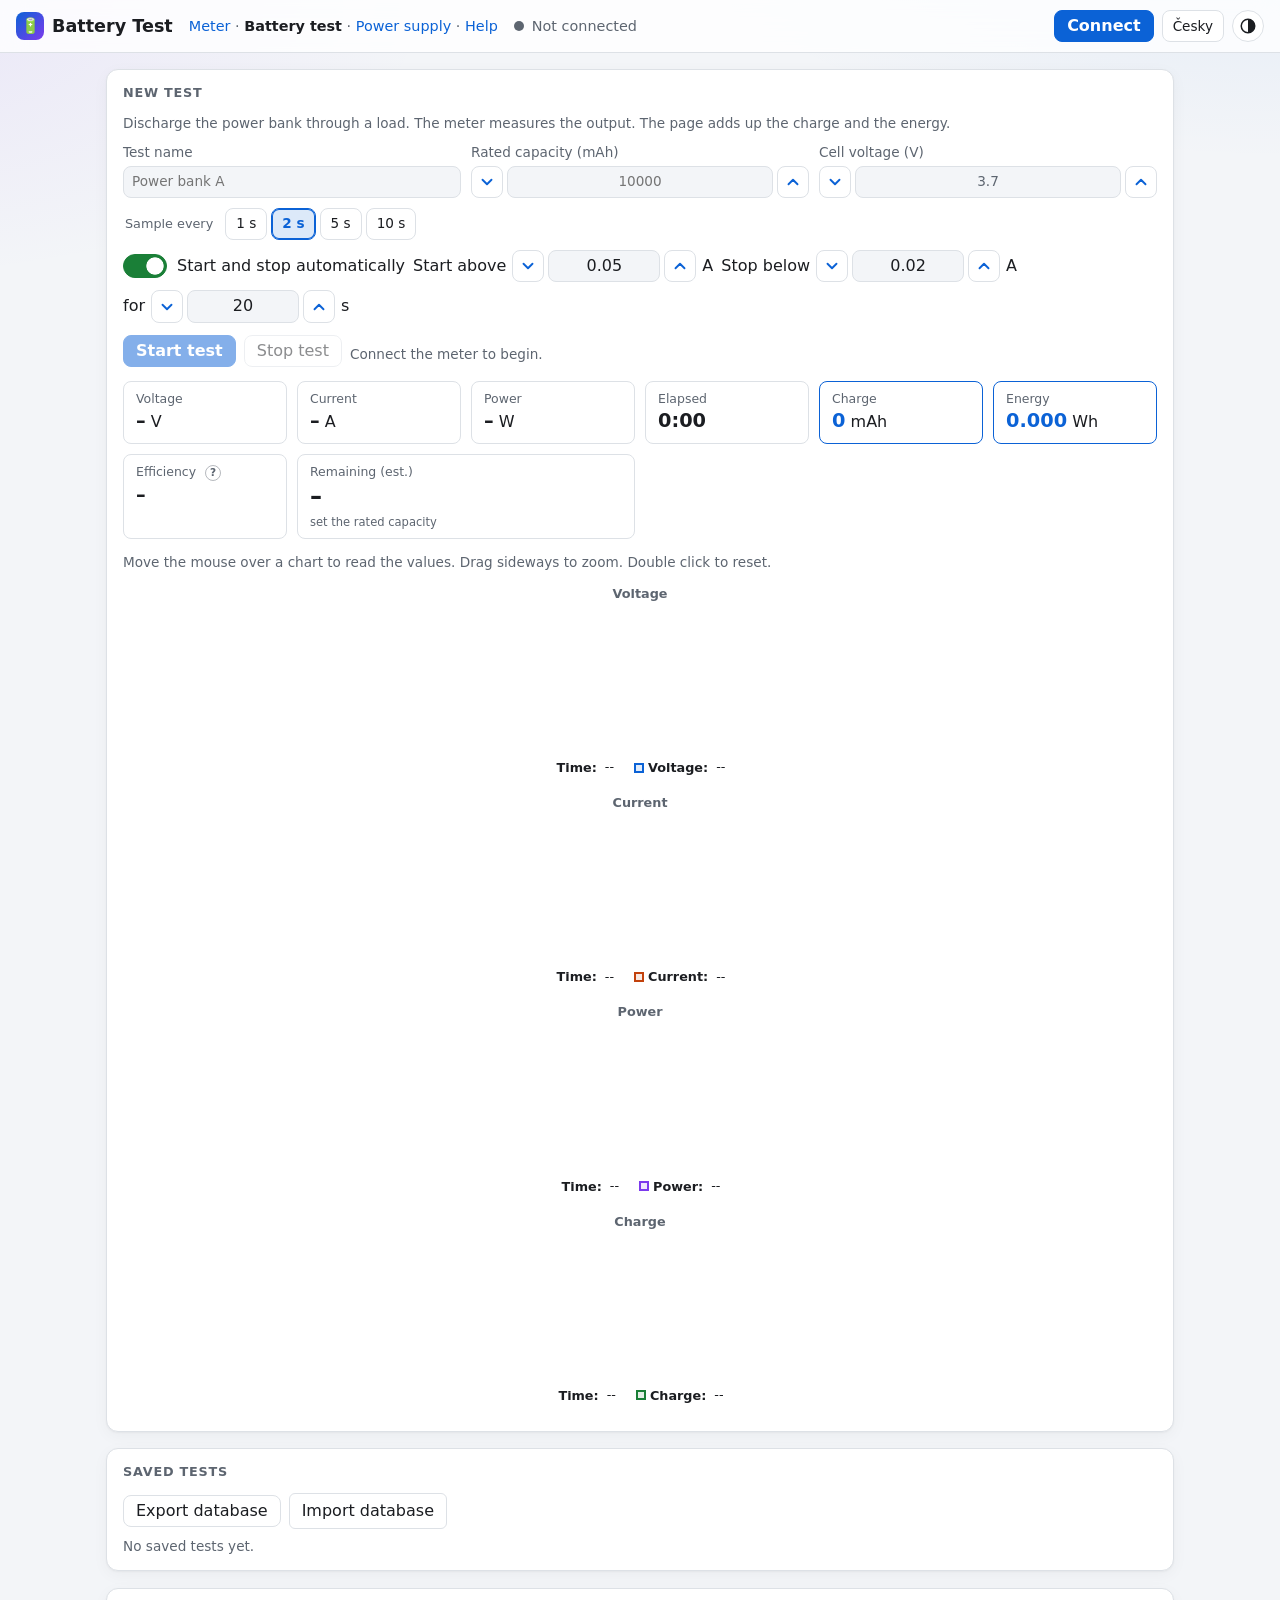
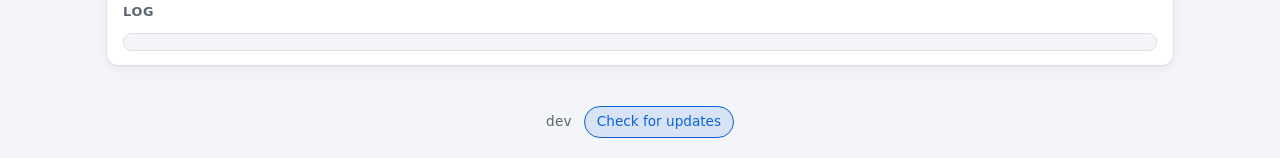
==== commit 468dba04: "feat: add a Czech version with a language switch Translate the pages to Czech when the browser langu" ====
--- a/battery.html
+++ b/battery.html
@@ -136,6 +136,8 @@
   <span class="app-update-message" data-app-update-message role="status" hidden></span>
 </footer>
 <script src="js/version.js"></script>
+<script src="js/i18n-cs.js"></script>
+<script src="js/i18n.js"></script>
 <script src="js/common.js"></script>
 <script src="js/tc66.js"></script>
 <script src="js/vendor/uplot/uPlot.iife.min.js"></script>
--- a/css/style.css
+++ b/css/style.css
@@ -666,6 +666,9 @@
   color: var(--color-accent);
 }
 
+/* Header button that switches between English and Czech (js/i18n.js). */
+.lang-button { font-size: 0.85rem; padding-inline: 10px; }
+
 /* Power supply page */
 .readout.input { --tint: var(--color-input); }
 .dps-badges { display: flex; flex-wrap: wrap; gap: 6px; margin-bottom: 12px; }
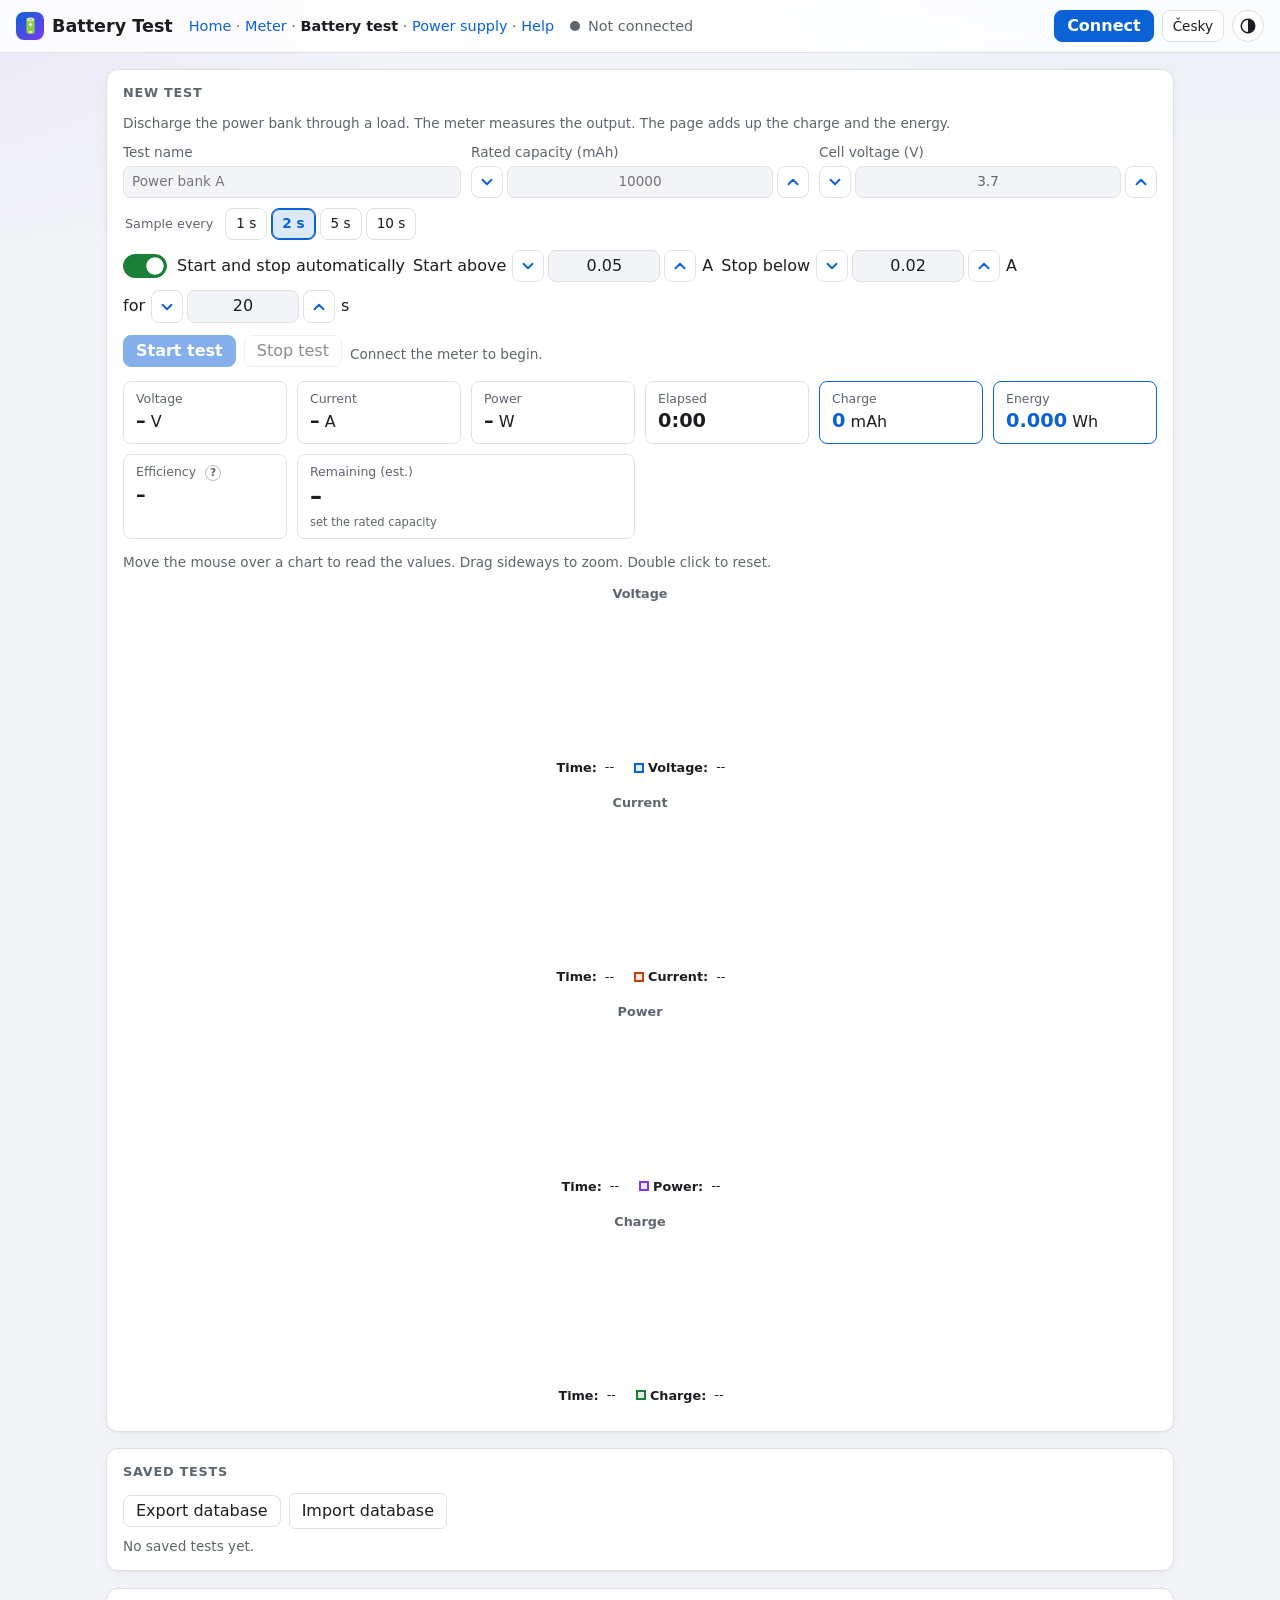
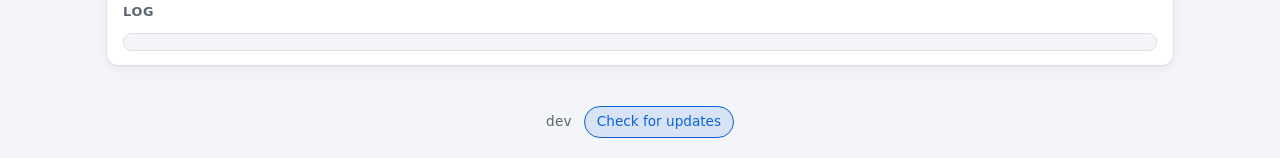
==== commit 6540a3f9: "feat: rename the app to SerialBench and add a start page Move the meter page to meter.html. The new " ====
--- a/battery.html
+++ b/battery.html
@@ -19,7 +19,7 @@
 <body>
 <header>
   <h1><span class="logo" aria-hidden="true">🔋</span>Battery Test</h1>
-  <nav class="page-nav"><a href="index.html">Meter</a> · <span aria-current="page">Battery test</span> · <a href="dps.html">Power supply</a> · <a href="help.html">Help</a></nav>
+  <nav class="page-nav"><a href="index.html">Home</a> · <a href="meter.html">Meter</a> · <span aria-current="page">Battery test</span> · <a href="dps.html">Power supply</a> · <a href="help.html">Help</a></nav>
   <div class="status" role="status" aria-live="polite">
     <span class="dot" id="status-dot"></span><span id="status-text">Not connected</span>
   </div>
--- a/css/style.css
+++ b/css/style.css
@@ -161,6 +161,8 @@
   color: #fff;
 }
 header .status { margin-right: auto; }
+/* A page without a status (start page, help): the nav pushes the buttons to the right. */
+header:not(:has(.status)) .page-nav { margin-right: auto; }
 .header-actions { flex-wrap: nowrap; }
 
 .icon-button {
@@ -1016,3 +1018,100 @@
 
 /* Links in text use the accent color in both themes. */
 :where(main, footer) a:not([class]) { color: var(--color-accent); }
+
+/* ---------- Landing page (index.html) ---------- */
+
+.landing { max-width: 960px; gap: calc(var(--gutter) * 1.5); }
+
+.hero { text-align: center; padding: 24px 0 4px; }
+.hero h2,
+.tool-card h2 { text-transform: none; letter-spacing: normal; }
+.hero h2 {
+  letter-spacing: -0.01em;
+  font-size: clamp(1.6rem, 4vw + 0.5rem, 2.5rem);
+  line-height: 1.15;
+  margin: 0 0 12px;
+  background: linear-gradient(90deg, var(--color-voltage), var(--color-power));
+  -webkit-background-clip: text;
+  background-clip: text;
+  color: transparent;
+}
+.hero p { color: var(--color-muted); font-size: 1.05rem; max-width: 36em; margin: 0 auto; line-height: 1.5; }
+.hero .hero-warning {
+  margin-top: 16px;
+  padding: 10px 14px;
+  border: 1px solid color-mix(in srgb, var(--color-danger) 50%, var(--color-border));
+  border-radius: var(--radius);
+  color: var(--color-danger);
+  font-size: 0.95rem;
+}
+
+.tool-cards {
+  display: grid;
+  grid-template-columns: repeat(auto-fit, minmax(240px, 1fr));
+  gap: var(--gutter);
+}
+
+/* The whole card is a link: the heading link stretches over the card with ::after. */
+.tool-card {
+  position: relative;
+  display: grid;
+  grid-template-rows: subgrid;
+  grid-row: span 3;
+  gap: 10px;
+  padding: 14px 16px 18px;
+  background: var(--color-panel);
+  border: 1px solid var(--color-border);
+  border-top: 3px solid var(--tint, var(--color-accent));
+  border-radius: var(--radius);
+  box-shadow: var(--shadow);
+  transition: transform 0.15s ease, box-shadow 0.15s ease, border-color 0.15s ease;
+}
+.tool-card > img,
+.tool-card > .tool-card-art {
+  width: 100%;
+  height: auto;
+  aspect-ratio: 4 / 3;
+  border-radius: 8px;
+}
+/* One card for each row on a phone: a wide, short image keeps the cards small. */
+@media (max-width: 560px) {
+  .tool-card > img,
+  .tool-card > .tool-card-art { aspect-ratio: 2 / 1; }
+}
+.tool-card > img { object-fit: contain; background: #fff; }
+.tool-card > .tool-card-art {
+  padding: 12%;
+  box-sizing: border-box;
+  color: var(--tint);
+  background: color-mix(in srgb, var(--tint) 10%, var(--color-panel));
+}
+.tool-card h2 { margin: 4px 0 0; font-size: 1.15rem; }
+.tool-card p { margin: 0; color: var(--color-muted); line-height: 1.5; font-size: 0.95rem; }
+.tool-card a.card-link { color: var(--color-text); text-decoration: none; }
+.tool-card a.card-link::after { content: ""; position: absolute; inset: 0; border-radius: inherit; }
+.tool-card a.card-link:focus-visible { outline: none; }
+.tool-card:has(a.card-link:focus-visible) { outline: 2px solid var(--color-accent); outline-offset: 2px; }
+.tool-card:has(a.card-link:hover) {
+  border-color: color-mix(in srgb, var(--tint) 60%, var(--color-border));
+  border-top-color: var(--tint);
+  box-shadow: 0 2px 4px rgb(0 0 0 / 0.06), 0 10px 28px rgb(0 0 0 / 0.08);
+}
+.tool-card:has(a.card-link:hover) a.card-link { color: var(--tint); }
+@media (prefers-reduced-motion: no-preference) {
+  .tool-card:has(a.card-link:hover) { transform: translateY(-2px); }
+}
+
+.landing-facts {
+  list-style: none;
+  padding: 0;
+  margin: 0;
+  display: grid;
+  grid-template-columns: repeat(auto-fit, minmax(220px, 1fr));
+  gap: var(--gutter);
+}
+.landing-facts li { line-height: 1.5; color: var(--color-muted); font-size: 0.95rem; }
+.landing-facts strong { display: block; color: var(--color-text); margin-bottom: 2px; }
+
+.landing-more { text-align: center; margin: 0; }
+.landing-more a { color: var(--color-accent); }
